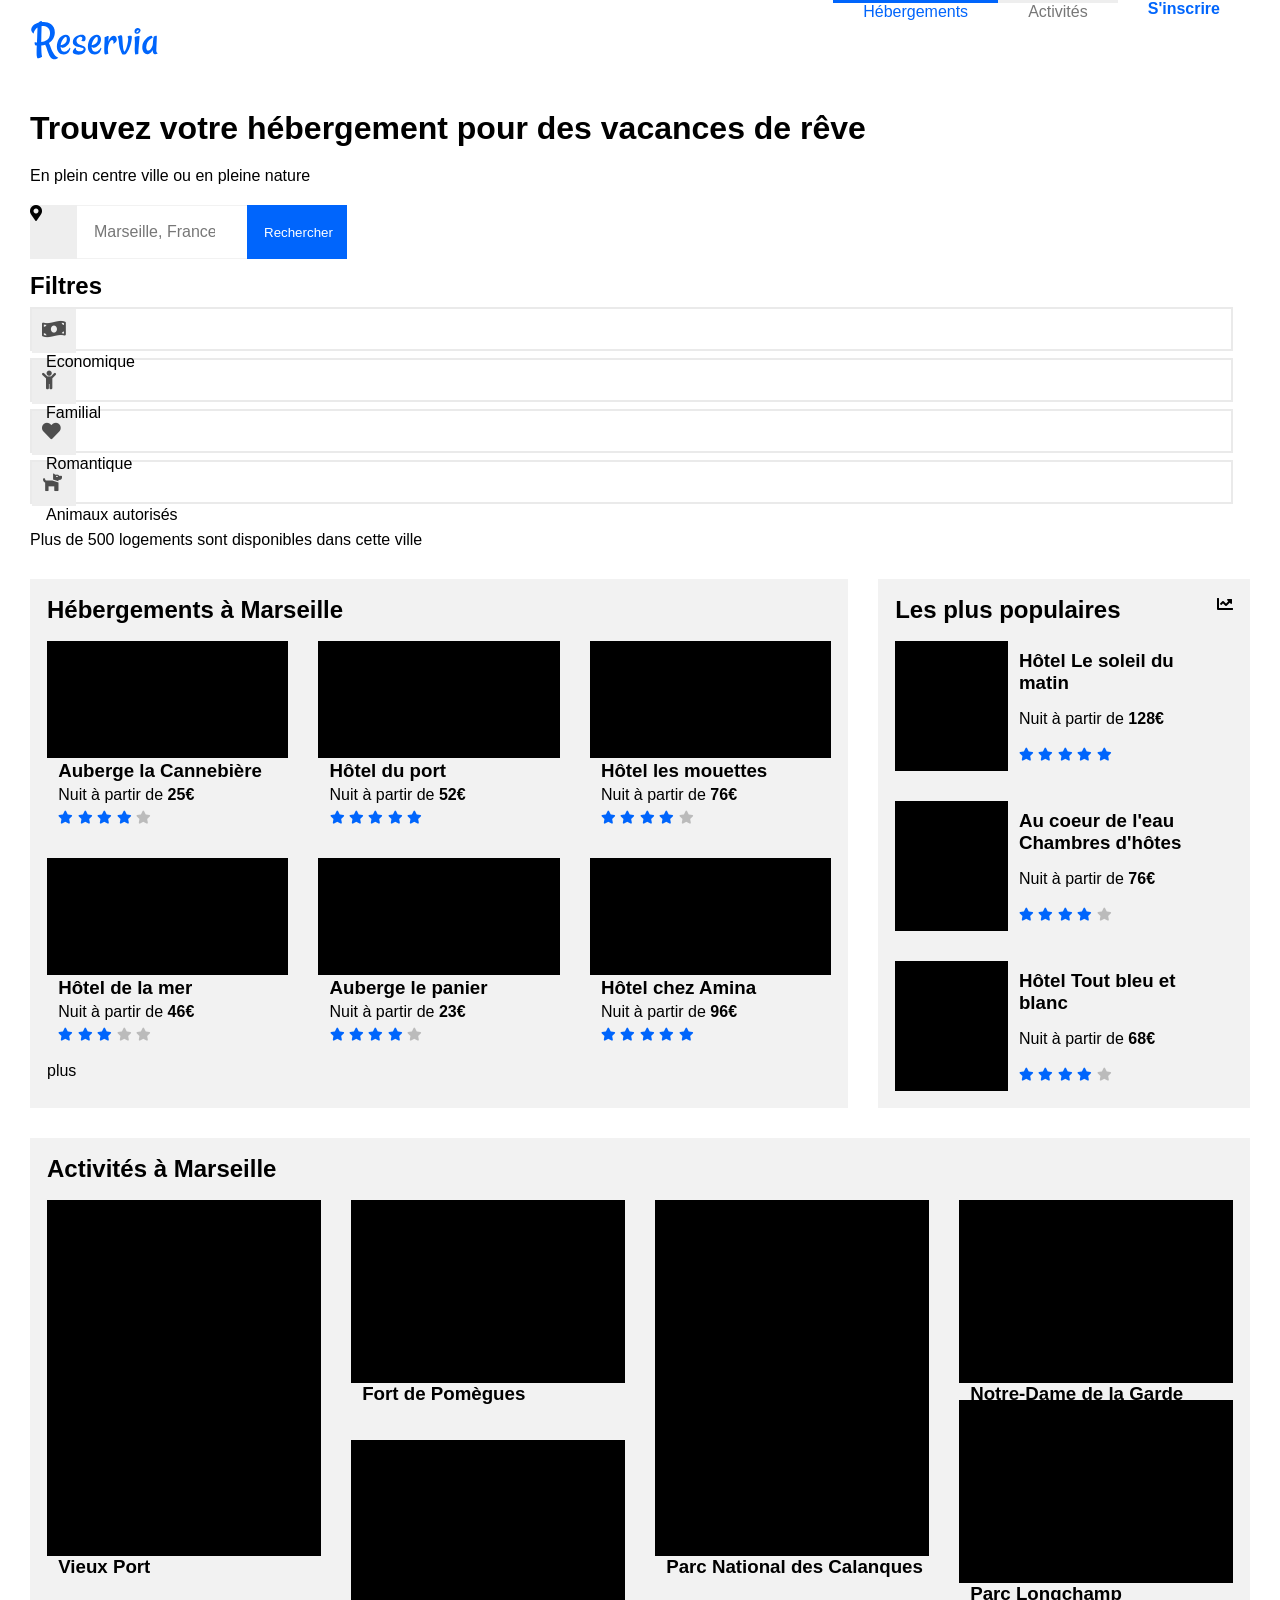
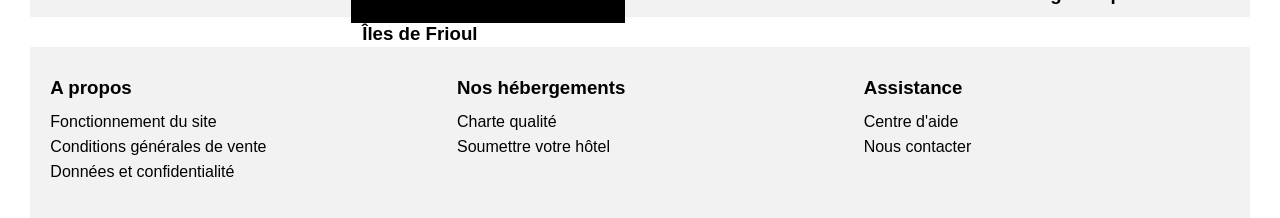
==== reservia.html @ d6c85595 "add css content v1" ====
<!DOCTYPE html>
<html lang="FR">
    <head>
        <meta charset="utf-8" />
        <meta name="viewport" content="width=device-width, initial-scale=1" />
        <link rel="stylesheet" href="assets/css/all.css" />
        <link rel="stylesheet" href="assets/css/main.css" />
        <title>Reservia_marcillyl</title>
    </head>

    <body>
        <div class="page grid">

            <nav class="grid">
                <div class="logo">
                    <img src="images/logo/Reservia.svg" alt="Logo Reservia">
                </div>
                <div class="navLink centered">
                    <a href="#"><strong>S'inscrire</strong></a>
                </div>
                <div class="navLink centered">
                    <a href="#main">Hébergements</a>
                </div>
                <div class="navLink centered">
                    <a href="#activities" class="unactive">Activités</a>
                </div>
            </nav>

            <header class="grid">
                <h1>Trouvez votre hébergement pour des vacances de rêve</h1>
                <p>En plein centre ville ou en pleine nature</p>
                <div id="search" class="grid">
                    <div class="centered"><i class="fas fa-map-marker-alt"></i></div>
                    <input type="search" name="search" id="searchField" placeholder="Marseille, France">
                    <button><span class="btnText">Rechercher</span><span class="btnIcon centered"><i class="fas fa-search"></i></span></button>
                </div>
                <div id="filters" class="centered">
                    <h2>Filtres</h2>
                    <div class="filter centered">
                        <div class="filterIcon centered"><i class="fas fa-money-bill-wave"></i></div>
                        <p>Economique</p>
                    </div>
                    <div class="filter centered">
                        <div class="filterIcon centered"><i class="fas fa-child"></i></div>
                        <p>Familial</p>
                    </div>
                    <div class="filter centered">
                        <div class="filterIcon centered"><i class="fas fa-heart"></i></div>
                        <p>Romantique</p>
                    </div>
                    <div class="filter centered">
                        <div class="filterIcon centered"><i class="fas fa-dog"></i></div>
                        <p>Animaux autorisés</p>
                    </div>
                </div>
                <div>
                    <p>Plus de 500 logements sont disponibles dans cette ville</p>
                </div>
            </header>

            <main id="main" class="grid">
                <section id="results" class="grid">
                    <h2>Hébergements à Marseille</h2>
                    <div class="mosaic grid">
                        <article class="resultCard grid">
                            <img src="images/Untitled.png" alt="Photo Auberge la Cannebière">
                            <div class="info">
                                <h3>Auberge la Cannebière</h3>
                                <p>Nuit à partir de <strong>25€</strong></p>
                                <div class="rating">
                                    <i class="fas fa-star"></i>
                                    <i class="fas fa-star"></i>
                                    <i class="fas fa-star"></i>
                                    <i class="fas fa-star"></i>
                                    <i class="fas fa-star off"></i>
                                </div>
                            </div>
                        </article>
                        <article class="resultCard grid">
                            <img src="images/Untitled.png" alt="Photo Hôtel du port">
                            <div class="info">
                                <h3>Hôtel du port</h3>
                                <p>Nuit à partir de <strong>52€</strong></p>
                                <div class="rating">
                                    <i class="fas fa-star"></i>
                                    <i class="fas fa-star"></i>
                                    <i class="fas fa-star"></i>
                                    <i class="fas fa-star"></i>
                                    <i class="fas fa-star"></i>
                                </div>
                            </div>
                        </article>
                        <article class="resultCard grid">
                            <img src="images/Untitled.png" alt="Photo Hôtel les mouettes">
                            <div class="info">
                                <h3>Hôtel les mouettes</h3>
                                <p>Nuit à partir de <strong>76€</strong></p>
                                <div class="rating">
                                    <i class="fas fa-star"></i>
                                    <i class="fas fa-star"></i>
                                    <i class="fas fa-star"></i>
                                    <i class="fas fa-star"></i>
                                    <i class="fas fa-star off"></i>
                                </div>
                            </div>
                        </article>
                        <article class="resultCard grid">
                            <img src="images/Untitled.png" alt="Photo Hôtel de la mer">
                            <div class="info">
                                <h3>Hôtel de la mer</h3>
                                <p>Nuit à partir de <strong>46€</strong></p>
                                <div class="rating">
                                    <i class="fas fa-star"></i>
                                    <i class="fas fa-star"></i>
                                    <i class="fas fa-star"></i>
                                    <i class="fas fa-star off"></i>
                                    <i class="fas fa-star off"></i>
                                </div>
                            </div>
                        </article>
                        <article class="resultCard grid">
                            <img src="images/Untitled.png" alt="Photo Auberge le panier">
                            <div class="info">
                                <h3>Auberge le panier</h3>
                                <p>Nuit à partir de <strong>23€</strong></p>
                                <div class="rating">
                                    <i class="fas fa-star"></i>
                                    <i class="fas fa-star"></i>
                                    <i class="fas fa-star"></i>
                                    <i class="fas fa-star"></i>
                                    <i class="fas fa-star off"></i>
                                </div>
                            </div>
                        </article>
                        <article class="resultCard grid">
                            <img src="images/Untitled.png" alt="Photo Hôtel chez Amina">
                            <div class="info">
                                <h3>Hôtel chez Amina</h3>
                                <p>Nuit à partir de <strong>96€</strong></p>
                                <div class="rating">
                                    <i class="fas fa-star"></i>
                                    <i class="fas fa-star"></i>
                                    <i class="fas fa-star"></i>
                                    <i class="fas fa-star"></i>
                                    <i class="fas fa-star"></i>
                                </div>
                            </div>
                        </article>
                    </div>
                    <a href="#">plus</a>
                </section>
                <section id="popular" class="grid">
                    <div class="text">
                        <h2>Les plus populaires</h2>
                        <i class="fas fa-chart-line"></i>
                    </div>
                    <div class="mosaic grid">
                        <article class="popularCard grid">
                            <img src="images/Untitled.png" alt="Photo Hôtel Le soleil du matin">
                            <div class="info">
                                <h3>Hôtel Le soleil du matin</h3>
                                <p>Nuit à partir de <strong>128€</strong></p>
                                <div class="rating">
                                    <i class="fas fa-star"></i>
                                    <i class="fas fa-star"></i>
                                    <i class="fas fa-star"></i>
                                    <i class="fas fa-star"></i>
                                    <i class="fas fa-star"></i>
                                </div>
                            </div>
                        </article>
                        <article class="popularCard grid">
                            <img src="images/Untitled.png" alt="Photo Au coeur de l'eau Chambres d'hôtes">
                            <div class="info">
                                <h3>Au coeur de l'eau Chambres d'hôtes</h3>
                                <p>Nuit à partir de <strong>76€</strong></p>
                                <div class="rating">
                                    <i class="fas fa-star"></i>
                                    <i class="fas fa-star"></i>
                                    <i class="fas fa-star"></i>
                                    <i class="fas fa-star"></i>
                                    <i class="fas fa-star off"></i>
                                </div>
                            </div>
                        </article>
                        <article class="popularCard grid">
                            <img src="images/Untitled.png" alt="Photo Hôtel Tout bleu et blanc">
                            <div class="info">
                                <h3>Hôtel Tout bleu et blanc</h3>
                                <p>Nuit à partir de <strong>68€</strong></p>
                                <div class="rating">
                                    <i class="fas fa-star"></i>
                                    <i class="fas fa-star"></i>
                                    <i class="fas fa-star"></i>
                                    <i class="fas fa-star"></i>
                                    <i class="fas fa-star off"></i>
                                </div>
                            </div>
                        </article>
                    </div>
                </section>
            </main>

            <section id="activities" class="grid">
                <h2>Activités à Marseille</h2>
                <div class="mosaic grid">
                    <article class="activityCard grid">
                        <img src="images/Untitled.png" alt="Photo Vieux Port">
                        <h3>Vieux Port</h3>
                    </article>
                    <article class="activityCard grid">
                        <img src="images/Untitled.png" alt="Photo Fort de Pomègues">
                        <h3>Fort de Pomègues</h3>
                    </article>
                    <article class="activityCard grid">
                        <img src="images/Untitled.png" alt="Photo Îles de Frioul">
                        <h3>Îles de Frioul</h3>
                    </article>
                    <article class="activityCard grid">
                        <img src="images/Untitled.png" alt="Photo Parc National des Calanques">
                        <h3>Parc National des Calanques</h3>
                    </article>
                    <article class="activityCard grid">
                        <img src="images/Untitled.png" alt="Photo Notre-Dame de la Garde">
                        <h3>Notre-Dame de la Garde</h3>
                    </article>
                    <article class="activityCard grid">
                        <img src="images/Untitled.png" alt="Photo Parc Longchamp">
                        <h3>Parc Longchamp</h3>
                    </article>
                </div>
            </section>

            <footer class="grid">
                <article>
                    <h3>A propos</h3>
                    <ul>
                        <li><a href="#">Fonctionnement du site</a></li>
                        <li><a href="#">Conditions générales de vente</a></li>
                        <li><a href="#">Données et confidentialité</a></li>
                    </ul>
                </article>
                <article>
                    <h3>Nos hébergements</h3>
                    <ul>
                        <li><a href="#">Charte qualité</a></li>
                        <li><a href="#">Soumettre votre hôtel</a></li>
                    </ul>
                </article>
                <article>
                    <h3>Assistance</h3>
                    <ul>
                        <li><a href="#">Centre d'aide</a></li>
                        <li><a href="#">Nous contacter</a></li>
                    </ul>
                </article>
            </footer>

        </div>
    </body>
</html>
---- assets/css/main.css ----
@-ms-viewport {
    width: device-width;
}

html, body {
    box-sizing: border-box;
    max-width: 100%;
    scroll-behavior: smooth;
}

*, *::before, *::after {
    box-sizing: inherit;
    margin: 0;
}

@media screen and (max-width: 480px) {
    html, body {
        min-width: 320px;
    }
}

/* fonts */

@font-face {
    font-family: 'Roboto';
    src: url('../webfonts/Roboto/Roboto-Regular.ttf') format('truetype');
    font-weight: 400;
}
@font-face {
    font-family: 'Roboto';
    src: url('../webfonts/Roboto/Roboto-Medium.ttf') format('truetype');
    font-weight: 500;
}
@font-face {
    font-family: 'Roboto';
    src: url('../webfonts/Roboto/Roboto-Bold.ttf') format('truetype');
    font-weight: 700;
}

/* global */

body, input {
    font-family: 'Roboto', Arial, Helvetica, sans-serif;
    font-size: 100%;
}
img {
    object-fit: cover;
    width: 100%;
    height: 100%;
}
a {
    cursor: pointer;
    text-decoration: none;
    color: #000000;
}
h1, h2, h3, h4, h5, h6, p {
    cursor: default;
}
.page {
    max-width: 1370px;
    margin: auto;
    gap: 30px;
    padding: 0 30px;
}
.center {
    display: flex;
    justify-content: center;
    align-items: center;
}
#results, #popular, #activities {
    grid-template-columns: 1fr;
    gap: 17px;
    padding: 17px;
    align-content: flex-start;
    background-color: #f2f2f2;
}
.mosaic {
    grid-template-columns: repeat(3, 3fr);
    justify-content: space-between;
    gap: 30px;
}
.grid {
    display: grid;
}

/* ---- nav ---- */

nav {
    grid-template-columns: 1fr 1fr max-content;
    grid-auto-flow: dense;
}
.navLink {
    padding: 0 30px;
}
    nav > :nth-child(2) {
        grid-column: 7;
    }
    nav > :nth-child(3) {
        grid-column: 5;
        border-top: solid 3px #0065fc;
    }
    nav > :nth-child(4) {
        grid-column: 6;
        border-top: solid 3px #eeeeee;
    }
.logo {
    padding: 10px 0;
    display: flex;
    align-items: center;
}
    .logo img {
        width: 130px;
    }
nav a {
    color: #0065fc;
}
    .unactive {
        color: #777777;
    }

/* ---- header ---- */

header {
    grid-template-columns: 1fr;
    gap: 20px;
}

    /* -- search -- */

    #search {
        grid-template-columns: 47px 170px 100px;
        height: 47px;
    }
        #search > div {
            background-color: #eeeeee;
            /*
            border-top-left-radius: 11px;
            border-bottom-left-radius: 11px;
            */
        }
    input {
        border: solid 1.5px #f2f2f2;
        border-left: none;
        border-right: none;
        height: 100%;
        padding: 17px;
    }
        ::placeholder {
            color: #777777;
        }
    button {
        border: none;
        height: 100%;
        padding: 0 17px;
        background-color: #0065fc;
        color: #ffffff;
        /*
        border-top-right-radius: 14px;
        border-bottom-right-radius: 14px;
        */
    }
        .btnIcon {
            display: none;
            font-size: 17px;
        }

    /* -- filters --*/

    #filters {
        justify-content: unset;
        flex-wrap: wrap;
    }
        #filters h2 {
            margin-right: 17px;
        }
        #filters p {
            font-weight: 500;
            margin: 0 14px;
            transition: color 0.1s ease-in-out;
        }
        .filter:hover p {
            color: #0065fc;
        }
    .filter {
        border: solid 2px #eaeaea;
        height: 44px;
        /*
        border-radius: 30px;
        */
        margin-right: 17px;
        margin: 7px 17px 7px 0;
        cursor: pointer;
        transition: background-color 0.1s ease-in-out;
    }
        .filter:hover {
            background-color: #deebff;
        }
    .filterIcon {
        color: #0065fc;
        background: #deebff;
        font-size: 1.17em;
        padding: 10px;
        height: 44px;
        width: 44px;
        /*
        border-radius: 100%;
        */
        transition: background-color 0.1s ease-in-out, color 0.1s ease-in-out;
    }
        .filterIcon {
            background-color: #eeeeee;
            color: #4e4e4e;
        }

/* ---- main ---- */

#main {
    grid-template-columns: 2.2fr 1fr;
    gap: 30px;
}
.info {
    display: flex;
    flex-direction: column;
    justify-content: space-around;
    padding: 0 0.7rem;
}
.fa-star {
    font-size: 13px;
    color: #0065fc;
}
    .off {
        color: #bbbbbb;
    }

        /* -- results -- */

        #results img {
            max-height: 117px;
        }
        .resultCard {
            grid-template-columns: 1fr;
            grid-template-rows: 117px auto;
            height: 100%;
        }
            .resultCard .info {
                height: 70px;
            }

        /* -- popular -- */

        .text {
            display: flex;
            justify-content: space-between;
        }
        #popular .mosaic {
            grid-template-columns: 1fr;
        }
        .popularCard {
            grid-template-columns: 1fr 2fr;
            grid-template-rows: 130px;
            height: 100%;
        }

/* ---- activities ---- */

#activities .mosaic {
    grid-template-columns: repeat(4, 4fr);
    grid-template-rows: repeat(10, 40px);
    row-gap: 0;
}
    #activities .mosaic > :nth-child(1) {
        grid-column: 1; grid-row: 1 / span 10;
    }
    #activities .mosaic > :nth-child(2) {
        grid-column: 2; grid-row: 1 / span 5;
    }
    #activities .mosaic > :nth-child(3) {
        grid-column: 2; grid-row: 7 / span 4;
    }
    #activities .mosaic > :nth-child(4) {
        grid-column: 3; grid-row: 1 / span 10;
    }
    #activities .mosaic > :nth-child(5) {
        grid-column: 4; grid-row: 1 / span 4;
    }
    #activities .mosaic > :nth-child(6) {
        grid-column: 4; grid-row: 6 / span 5;
    }
.activityCard {
    grid-template-rows: auto 44px;
    /*
    align-items: center;
    */
    padding: 0;
}
    .activityCard h3 {
        margin-left: 0.7rem;
    }

/* ---- footer ---- */

footer {
    background-color: #f2f2f2;
    display: grid;
    grid-template-columns: repeat(3, 30%);
    justify-content: space-around;
    padding: 30px 0;
}
ul {
    list-style-type: none;
    padding: 14px 0 0 0;
}
li {
    padding: 0 0 7px 0;
}

/* ---- responsive ---- */

@media screen and (max-width: 1170px) {
    #main {
        grid-template-columns: 1fr;
    }
    #popular {
        grid-row: 1;
    }
        #popular .mosaic {
            grid-template-columns: repeat(3, 3fr);
        }
}

@media screen and (max-width: 940px) {
    #results .mosaic, #activities .mosaic {
        grid-template-columns: repeat(2, 2fr);
    }
    #popular .mosaic {
        grid-template-columns: 1fr;
    }
    #activities .mosaic {
        grid-template-rows: unset;
        gap: 40px;
    }
        #activities .mosaic > :nth-child(n) {
            grid-column: unset;
            grid-row: unset;
        }
}
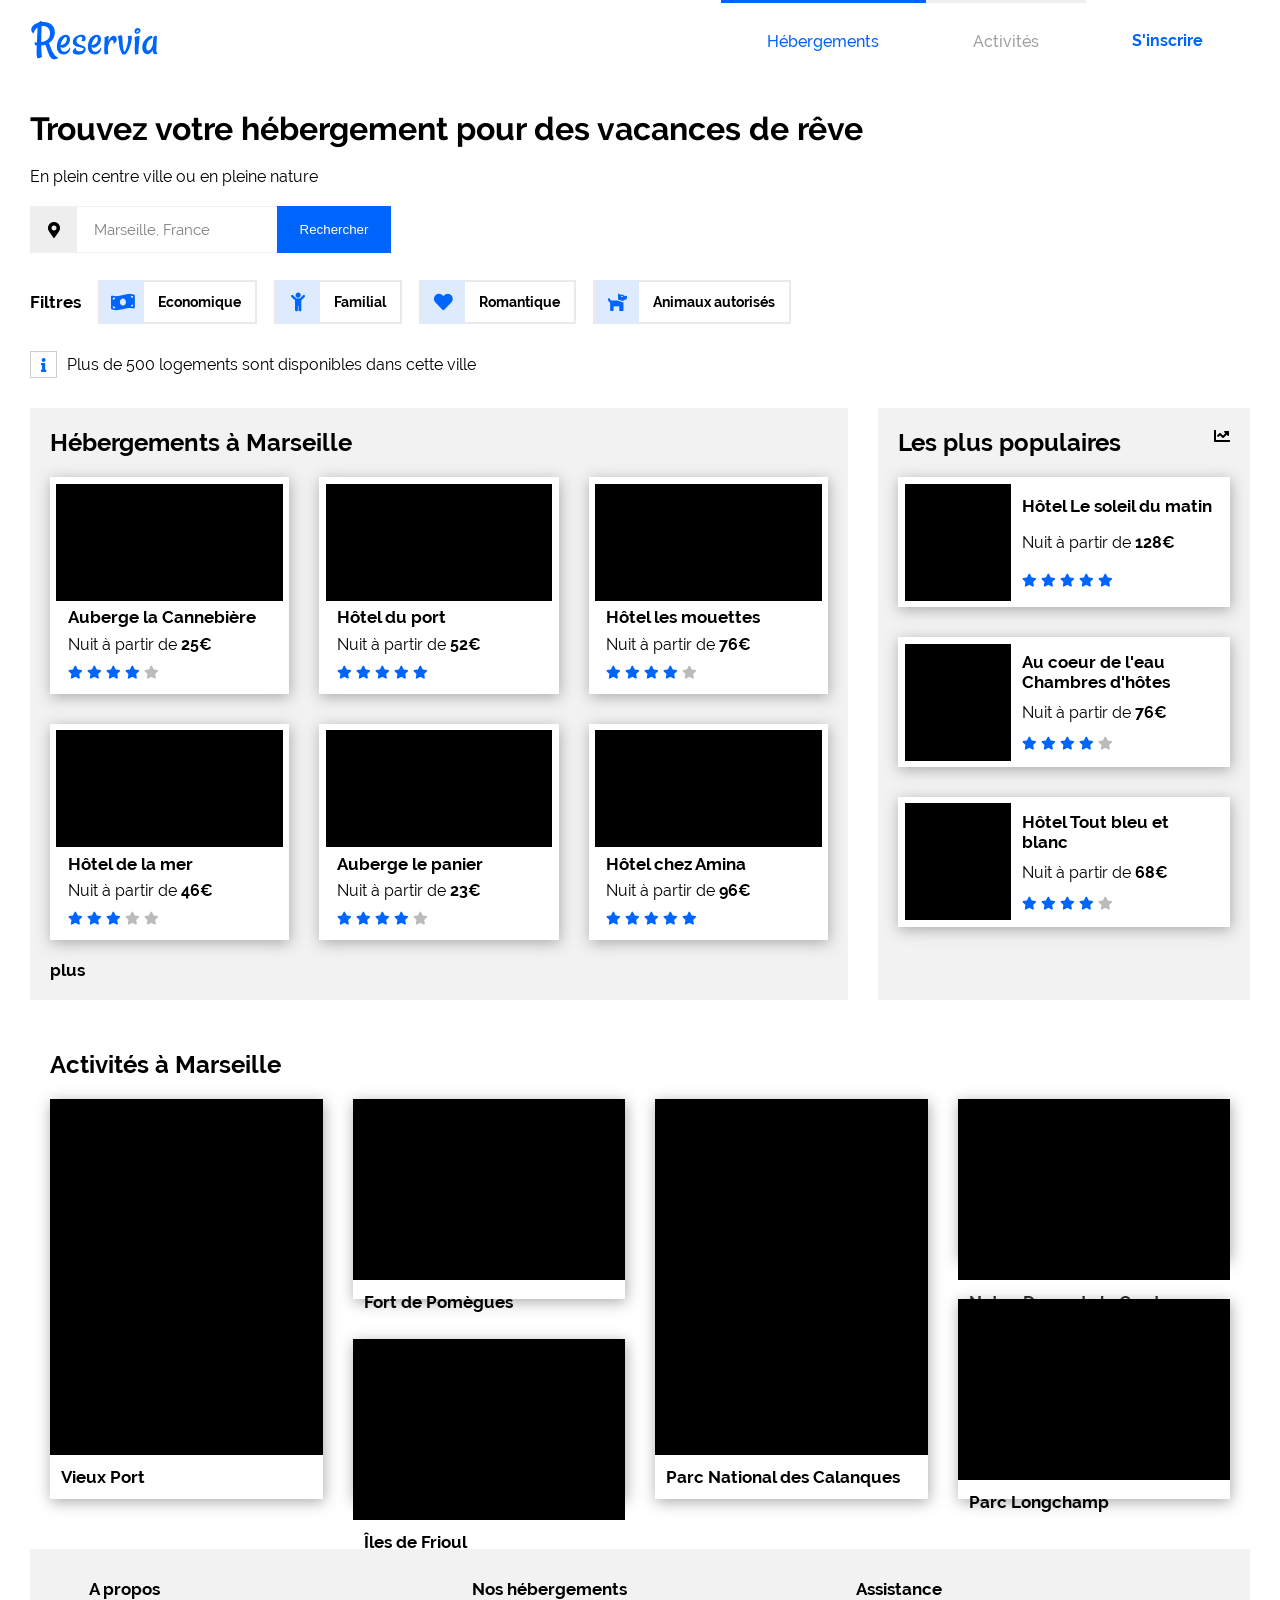
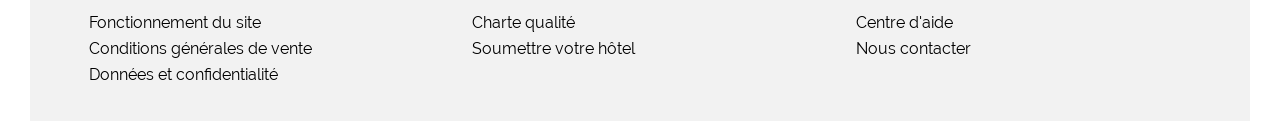
==== commit a2b4504e: "update add responsive and fixes" ====
--- a/reservia.html
+++ b/reservia.html
@@ -7,9 +7,9 @@
         <link rel="stylesheet" href="assets/css/main.css" />
         <title>Reservia_marcillyl</title>
     </head>
-
+    
     <body>
-        <div class="page grid">
+        <div id="page" class="grid">
 
             <nav class="grid">
                 <div class="logo">
@@ -35,7 +35,7 @@
                     <button><span class="btnText">Rechercher</span><span class="btnIcon centered"><i class="fas fa-search"></i></span></button>
                 </div>
                 <div id="filters" class="centered">
-                    <h2>Filtres</h2>
+                    <h3>Filtres</h3>
                     <div class="filter centered">
                         <div class="filterIcon centered"><i class="fas fa-money-bill-wave"></i></div>
                         <p>Economique</p>
@@ -53,7 +53,8 @@
                         <p>Animaux autorisés</p>
                     </div>
                 </div>
-                <div>
+                <div class="count">
+                    <i class="fas fa-info centered"></i>
                     <p>Plus de 500 logements sont disponibles dans cette ville</p>
                 </div>
             </header>
@@ -147,7 +148,7 @@
                             </div>
                         </article>
                     </div>
-                    <a href="#">plus</a>
+                    <a href="#"><h3>plus</h3></a>
                 </section>
                 <section id="popular" class="grid">
                     <div class="text">
--- a/assets/css/main.css
+++ b/assets/css/main.css
@@ -22,25 +22,25 @@
 /* fonts */
 
 @font-face {
-    font-family: 'Roboto';
-    src: url('../webfonts/Roboto/Roboto-Regular.ttf') format('truetype');
+    font-family: 'Raleway';
+    src: url('../webfonts/Raleway/Raleway-Regular.ttf') format('truetype');
     font-weight: 400;
 }
 @font-face {
-    font-family: 'Roboto';
-    src: url('../webfonts/Roboto/Roboto-Medium.ttf') format('truetype');
+    font-family: 'Raleway';
+    src: url('../webfonts/Raleway/Raleway-Medium.ttf') format('truetype');
     font-weight: 500;
 }
 @font-face {
-    font-family: 'Roboto';
-    src: url('../webfonts/Roboto/Roboto-Bold.ttf') format('truetype');
+    font-family: 'Raleway';
+    src: url('../webfonts/Raleway/Raleway-Bold.ttf') format('truetype');
     font-weight: 700;
 }
 
 /* global */
 
 body, input {
-    font-family: 'Roboto', Arial, Helvetica, sans-serif;
+    font-family: 'Raleway', Arial, Helvetica, sans-serif;
     font-size: 100%;
 }
 img {
@@ -53,27 +53,33 @@
     text-decoration: none;
     color: #000000;
 }
-h1, h2, h3, h4, h5, h6, p {
-    cursor: default;
-}
-.page {
+h3 {
+    font-size: 1.07em;
+}
+#page {
     max-width: 1370px;
     margin: auto;
     gap: 30px;
     padding: 0 30px;
 }
-.center {
+.centered {
     display: flex;
     justify-content: center;
     align-items: center;
 }
 #results, #popular, #activities {
     grid-template-columns: 1fr;
-    gap: 17px;
-    padding: 17px;
+    padding: 20px;
+    gap: 20px;
     align-content: flex-start;
     background-color: #f2f2f2;
 }
+    .resultCard, .popularCard, .activityCard {
+        background-color: #ffffff;
+        padding: 0.4rem;
+        box-shadow: 1px 3px 14px #aaaaaa;
+        height: 100%;
+    }
 .mosaic {
     grid-template-columns: repeat(3, 3fr);
     justify-content: space-between;
@@ -86,23 +92,12 @@
 /* ---- nav ---- */
 
 nav {
-    grid-template-columns: 1fr 1fr max-content;
+    grid-template-columns: auto;
     grid-auto-flow: dense;
 }
-.navLink {
-    padding: 0 30px;
-}
-    nav > :nth-child(2) {
-        grid-column: 7;
-    }
-    nav > :nth-child(3) {
-        grid-column: 5;
-        border-top: solid 3px #0065fc;
-    }
-    nav > :nth-child(4) {
-        grid-column: 6;
-        border-top: solid 3px #eeeeee;
-    }
+    nav > :nth-child(2) { grid-column: 9; }
+    nav > :nth-child(3) { grid-column: 7; border-top: solid 3px #0065fc; }
+    nav > :nth-child(4) { grid-column: 8; border-top: solid 3px #eeeeee; }
 .logo {
     padding: 10px 0;
     display: flex;
@@ -113,9 +108,10 @@
     }
 nav a {
     color: #0065fc;
+    font-weight: 500;
 }
     .unactive {
-        color: #777777;
+        color: #a0a0a0;
     }
 
 /* ---- header ---- */
@@ -128,7 +124,7 @@
     /* -- search -- */
 
     #search {
-        grid-template-columns: 47px 170px 100px;
+        grid-template-columns: 47px 200px 114px;
         height: 47px;
     }
         #search > div {
@@ -143,15 +139,16 @@
         border-left: none;
         border-right: none;
         height: 100%;
-        padding: 17px;
+        padding-left: 17px;
     }
         ::placeholder {
-            color: #777777;
+            opacity: 1;
+            color: grey;
+            font-size: 15px;
         }
     button {
         border: none;
         height: 100%;
-        padding: 0 17px;
         background-color: #0065fc;
         color: #ffffff;
         /*
@@ -170,11 +167,12 @@
         justify-content: unset;
         flex-wrap: wrap;
     }
-        #filters h2 {
+        #filters h3 {
             margin-right: 17px;
         }
         #filters p {
-            font-weight: 500;
+            font-size: 14px;
+            font-weight: 600;
             margin: 0 14px;
             transition: color 0.1s ease-in-out;
         }
@@ -207,10 +205,26 @@
         */
         transition: background-color 0.1s ease-in-out, color 0.1s ease-in-out;
     }
-        .filterIcon {
+        .filter:hover > .filterIcon {
             background-color: #eeeeee;
             color: #4e4e4e;
         }
+
+.count {
+    display: flex;
+    align-items: center;
+}
+.fa-info {
+    color: #0065fc;
+    border: solid 1.5px #cccccc;
+    /*
+    border-radius: 100%;
+    */
+    font-size: 14px;
+    margin-right: 10px;
+    width: 1.7rem;
+    height: 1.7rem;
+}
 
 /* ---- main ---- */
 
@@ -222,7 +236,7 @@
     display: flex;
     flex-direction: column;
     justify-content: space-around;
-    padding: 0 0.7rem;
+    padding: 0.17em 0.7rem;
 }
 .fa-star {
     font-size: 13px;
@@ -233,18 +247,12 @@
     }
 
         /* -- results -- */
-
-        #results img {
-            max-height: 117px;
-        }
+        
         .resultCard {
             grid-template-columns: 1fr;
-            grid-template-rows: 117px auto;
+            grid-template-rows: 117px 5.4em;
             height: 100%;
         }
-            .resultCard .info {
-                height: 70px;
-            }
 
         /* -- popular -- */
 
@@ -257,44 +265,34 @@
         }
         .popularCard {
             grid-template-columns: 1fr 2fr;
-            grid-template-rows: 130px;
+            grid-template-rows: 117px;
             height: 100%;
         }
 
 /* ---- activities ---- */
 
+#activities {
+    background-color: transparent;
+}
 #activities .mosaic {
     grid-template-columns: repeat(4, 4fr);
-    grid-template-rows: repeat(10, 40px);
+    grid-auto-rows: 40px;
     row-gap: 0;
 }
-    #activities .mosaic > :nth-child(1) {
-        grid-column: 1; grid-row: 1 / span 10;
-    }
-    #activities .mosaic > :nth-child(2) {
-        grid-column: 2; grid-row: 1 / span 5;
-    }
-    #activities .mosaic > :nth-child(3) {
-        grid-column: 2; grid-row: 7 / span 4;
-    }
-    #activities .mosaic > :nth-child(4) {
-        grid-column: 3; grid-row: 1 / span 10;
-    }
-    #activities .mosaic > :nth-child(5) {
-        grid-column: 4; grid-row: 1 / span 4;
-    }
-    #activities .mosaic > :nth-child(6) {
-        grid-column: 4; grid-row: 6 / span 5;
-    }
+    #activities .mosaic > :nth-child(1) { grid-column: 1; grid-row: 1 / span 10; }
+    #activities .mosaic > :nth-child(2) { grid-column: 2; grid-row: 1 / span 5; }
+    #activities .mosaic > :nth-child(3) { grid-column: 2; grid-row: 7 / span 4; }
+    #activities .mosaic > :nth-child(4) { grid-column: 3; grid-row: 1 / span 10; }
+    #activities .mosaic > :nth-child(5) { grid-column: 4; grid-row: 1 / span 4; }
+    #activities .mosaic > :nth-child(6) { grid-column: 4; grid-row: 6 / span 5; }
+    
 .activityCard {
     grid-template-rows: auto 44px;
-    /*
     align-items: center;
-    */
     padding: 0;
 }
     .activityCard h3 {
-        margin-left: 0.7rem;
+        margin: 0 0.7rem;
     }
 
 /* ---- footer ---- */
@@ -304,7 +302,7 @@
     display: grid;
     grid-template-columns: repeat(3, 30%);
     justify-content: space-around;
-    padding: 30px 0;
+    padding: 30px 30px 30px 40px;
 }
 ul {
     list-style-type: none;
@@ -327,8 +325,11 @@
             grid-template-columns: repeat(3, 3fr);
         }
 }
-
 @media screen and (max-width: 940px) {
+    nav > :nth-child(2) { grid-column: 4; }
+    nav > :nth-child(3) { grid-column: 2; }
+    nav > :nth-child(4) { grid-column: 3; }
+    
     #results .mosaic, #activities .mosaic {
         grid-template-columns: repeat(2, 2fr);
     }
@@ -336,11 +337,84 @@
         grid-template-columns: 1fr;
     }
     #activities .mosaic {
-        grid-template-rows: unset;
         gap: 40px;
     }
         #activities .mosaic > :nth-child(n) {
             grid-column: unset;
-            grid-row: unset;
-        }
-}
+            grid-row: span 3;
+        }
+}
+@media screen and (max-width: 570px) {
+    #page {
+        gap: 20px;
+        padding: 0 20px;
+    }
+
+    /* -- nav -- */
+
+    nav {
+        grid-template-columns: repeat(2, 2fr);
+        grid-template-rows: repeat(2, 2fr);
+    }
+        nav > :nth-child(2), nav > :nth-child(3), nav > :nth-child(4) {
+            grid-column: unset;
+            padding: 0 30px;
+            border-top: none;
+        }
+            nav > :nth-child(3) {
+                border-bottom: solid 3px #0065fc;
+            }
+            nav > :nth-child(4) {
+                border-bottom: solid 3px #eeeeee;
+            }
+    .logo {
+        padding-top: 0;
+        justify-content: center;
+    }
+
+    /* -- header -- */
+
+    #search {
+        grid-template-columns: 47px auto 4.4rem;
+        height: 47px;
+    }
+        input {
+            font-size: 13px;
+        }
+        .btnText {
+            display: none;
+        }
+        .btnIcon {
+            display: initial;
+        }
+
+    /* -- main --*/
+
+    #results {
+        background-color: transparent;
+    }
+        #results .mosaic, #activities .mosaic {
+            grid-template-columns: 1fr;
+        }
+        
+    /* -- footer --*/
+
+    footer {
+        grid-template-columns: 1fr;
+        padding: 20px;
+        row-gap: 20px;
+    }
+}
+@media screen and (max-width: 440px) {
+    #page {
+        gap: 20px;
+        padding: 0;
+    }
+    header, #results, #popular, #activities {
+        padding: 20px 10px;
+    }
+    #search {
+        grid-template-columns: 44px auto 3.4rem;
+        height: 44px;
+    }
+}
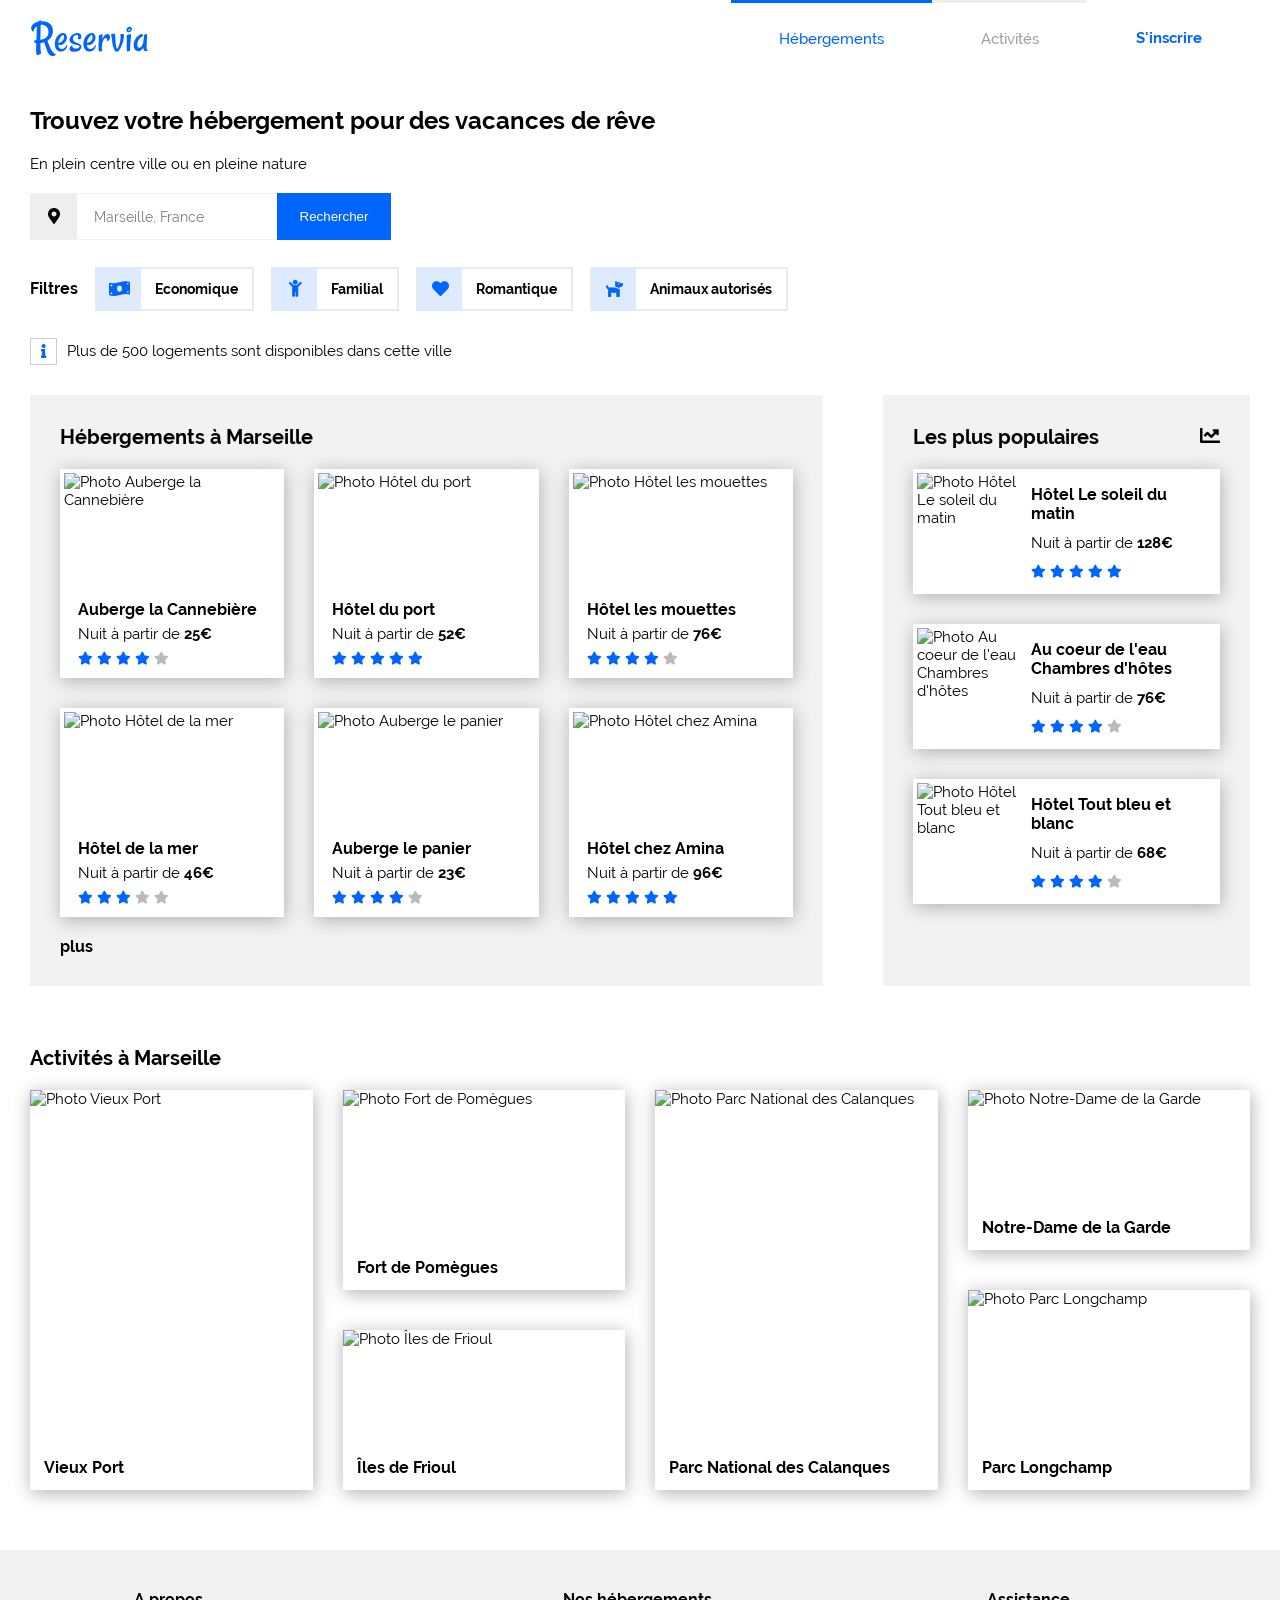
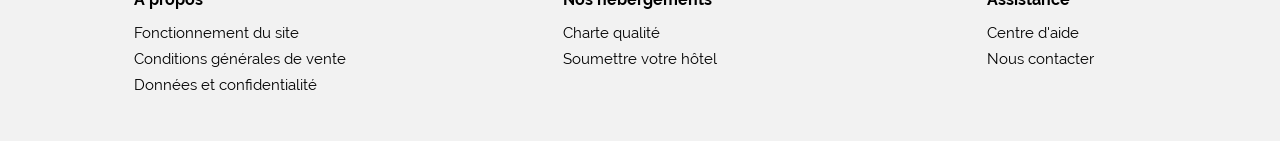
==== commit a4594849: "update img and improv" ====
--- a/reservia.html
+++ b/reservia.html
@@ -3,25 +3,27 @@
     <head>
         <meta charset="utf-8" />
         <meta name="viewport" content="width=device-width, initial-scale=1" />
+        <meta name="author" content="Luc Marcilly" />
+        <meta name="description" content="Page web développée dans le cadre du projet 2 de la formation Développeur Web d'Openclassrooms" />
         <link rel="stylesheet" href="assets/css/all.css" />
         <link rel="stylesheet" href="assets/css/main.css" />
-        <title>Reservia_marcillyl</title>
+        <title>Reservia</title>
     </head>
     
     <body>
         <div id="page" class="grid">
-
+            
             <nav class="grid">
-                <div class="logo">
+                <div class="logo flex">
                     <img src="images/logo/Reservia.svg" alt="Logo Reservia">
                 </div>
-                <div class="navLink centered">
+                <div class="navLink flex">
                     <a href="#"><strong>S'inscrire</strong></a>
                 </div>
-                <div class="navLink centered">
+                <div class="navLink flex">
                     <a href="#main">Hébergements</a>
                 </div>
-                <div class="navLink centered">
+                <div class="navLink flex">
                     <a href="#activities" class="unactive">Activités</a>
                 </div>
             </nav>
@@ -30,41 +32,42 @@
                 <h1>Trouvez votre hébergement pour des vacances de rêve</h1>
                 <p>En plein centre ville ou en pleine nature</p>
                 <div id="search" class="grid">
-                    <div class="centered"><i class="fas fa-map-marker-alt"></i></div>
+                    <div class="flex"><i class="fas fa-map-marker-alt"></i></div>
                     <input type="search" name="search" id="searchField" placeholder="Marseille, France">
-                    <button><span class="btnText">Rechercher</span><span class="btnIcon centered"><i class="fas fa-search"></i></span></button>
-                </div>
-                <div id="filters" class="centered">
+                    <button><span class="btnText">Rechercher</span><span class="btnIcon flex"><i class="fas fa-search"></i></span></button>
+                </div>
+                <div id="filters" class="flex">
                     <h3>Filtres</h3>
-                    <div class="filter centered">
-                        <div class="filterIcon centered"><i class="fas fa-money-bill-wave"></i></div>
+                    <div class="filter flex">
+                        <div class="filterIcon flex"><i class="fas fa-money-bill-wave"></i></div>
                         <p>Economique</p>
                     </div>
-                    <div class="filter centered">
-                        <div class="filterIcon centered"><i class="fas fa-child"></i></div>
+                    <div class="filter flex">
+                        <div class="filterIcon flex"><i class="fas fa-child"></i></div>
                         <p>Familial</p>
                     </div>
-                    <div class="filter centered">
-                        <div class="filterIcon centered"><i class="fas fa-heart"></i></div>
+                    <div class="filter flex">
+                        <div class="filterIcon flex"><i class="fas fa-heart"></i></div>
                         <p>Romantique</p>
                     </div>
-                    <div class="filter centered">
-                        <div class="filterIcon centered"><i class="fas fa-dog"></i></div>
+                    <div class="filter flex">
+                        <div class="filterIcon flex"><i class="fas fa-dog"></i></div>
                         <p>Animaux autorisés</p>
                     </div>
                 </div>
-                <div class="count">
-                    <i class="fas fa-info centered"></i>
+                <div class="count flex">
+                    <i class="fas fa-info flex"></i>
                     <p>Plus de 500 logements sont disponibles dans cette ville</p>
                 </div>
             </header>
 
-            <main id="main" class="grid">
+            <main class="grid">
                 <section id="results" class="grid">
                     <h2>Hébergements à Marseille</h2>
                     <div class="mosaic grid">
-                        <article class="resultCard grid">
-                            <img src="images/Untitled.png" alt="Photo Auberge la Cannebière">
+                        <a href="#">
+                        <article class="resultCard grid">
+                            <img src="images/hebergements/2_large/marcus-loke-WQJvWU_HZFo-unsplash.jpg" alt="Photo Auberge la Cannebière">
                             <div class="info">
                                 <h3>Auberge la Cannebière</h3>
                                 <p>Nuit à partir de <strong>25€</strong></p>
@@ -77,8 +80,10 @@
                                 </div>
                             </div>
                         </article>
-                        <article class="resultCard grid">
-                            <img src="images/Untitled.png" alt="Photo Hôtel du port">
+                        </a>
+                        <a href="#">
+                        <article class="resultCard grid">
+                            <img src="images/hebergements/2_large/fred-kleber-gTbaxaVLvsg-unsplash.jpg" alt="Photo Hôtel du port">
                             <div class="info">
                                 <h3>Hôtel du port</h3>
                                 <p>Nuit à partir de <strong>52€</strong></p>
@@ -91,8 +96,10 @@
                                 </div>
                             </div>
                         </article>
-                        <article class="resultCard grid">
-                            <img src="images/Untitled.png" alt="Photo Hôtel les mouettes">
+                        </a>
+                        <a href="#">
+                        <article class="resultCard grid">
+                            <img src="images/hebergements/2_large/reisetopia-B8WIgxA_PFU-unsplash.jpg" alt="Photo Hôtel les mouettes">
                             <div class="info">
                                 <h3>Hôtel les mouettes</h3>
                                 <p>Nuit à partir de <strong>76€</strong></p>
@@ -105,8 +112,10 @@
                                 </div>
                             </div>
                         </article>
-                        <article class="resultCard grid">
-                            <img src="images/Untitled.png" alt="Photo Hôtel de la mer">
+                        </a>
+                        <a href="#">
+                        <article class="resultCard grid">
+                            <img src="images/hebergements/2_large/annie-spratt-Eg1qcIitAuA-unsplash.jpg" alt="Photo Hôtel de la mer">
                             <div class="info">
                                 <h3>Hôtel de la mer</h3>
                                 <p>Nuit à partir de <strong>46€</strong></p>
@@ -119,8 +128,10 @@
                                 </div>
                             </div>
                         </article>
-                        <article class="resultCard grid">
-                            <img src="images/Untitled.png" alt="Photo Auberge le panier">
+                        </a>
+                        <a href="#">
+                        <article class="resultCard grid">
+                            <img src="images/hebergements/2_large/nicate-lee-kT-ZyaiwBe0-unsplash.jpg" alt="Photo Auberge le panier">
                             <div class="info">
                                 <h3>Auberge le panier</h3>
                                 <p>Nuit à partir de <strong>23€</strong></p>
@@ -133,8 +144,10 @@
                                 </div>
                             </div>
                         </article>
-                        <article class="resultCard grid">
-                            <img src="images/Untitled.png" alt="Photo Hôtel chez Amina">
+                        </a>
+                        <a href="#">
+                        <article class="resultCard grid">
+                            <img src="images/hebergements/2_large/febrian-zakaria-M6S1WvfW68A-unsplash.jpg" alt="Photo Hôtel chez Amina">
                             <div class="info">
                                 <h3>Hôtel chez Amina</h3>
                                 <p>Nuit à partir de <strong>96€</strong></p>
@@ -147,17 +160,19 @@
                                 </div>
                             </div>
                         </article>
+                        </a>
                     </div>
                     <a href="#"><h3>plus</h3></a>
                 </section>
                 <section id="popular" class="grid">
-                    <div class="text">
+                    <div class="text flex">
                         <h2>Les plus populaires</h2>
-                        <i class="fas fa-chart-line"></i>
+                        <a href="#"><i class="fas fa-chart-line"></i></a>
                     </div>
                     <div class="mosaic grid">
+                        <a href="#">
                         <article class="popularCard grid">
-                            <img src="images/Untitled.png" alt="Photo Hôtel Le soleil du matin">
+                            <img src="images/hebergements/2_large/emile-guillemot-Bj_rcSC5XfE-unsplash.jpg" alt="Photo Hôtel Le soleil du matin">
                             <div class="info">
                                 <h3>Hôtel Le soleil du matin</h3>
                                 <p>Nuit à partir de <strong>128€</strong></p>
@@ -170,8 +185,10 @@
                                 </div>
                             </div>
                         </article>
+                        </a>
+                        <a href="#">
                         <article class="popularCard grid">
-                            <img src="images/Untitled.png" alt="Photo Au coeur de l'eau Chambres d'hôtes">
+                            <img src="images/hebergements/2_large/aw-creative-VGs8z60yT2c-unsplash.jpg" alt="Photo Au coeur de l'eau Chambres d'hôtes">
                             <div class="info">
                                 <h3>Au coeur de l'eau Chambres d'hôtes</h3>
                                 <p>Nuit à partir de <strong>76€</strong></p>
@@ -184,8 +201,10 @@
                                 </div>
                             </div>
                         </article>
+                        </a>
+                        <a href="#">
                         <article class="popularCard grid">
-                            <img src="images/Untitled.png" alt="Photo Hôtel Tout bleu et blanc">
+                            <img src="images/hebergements/2_large/febrian-zakaria-sjvU0THccQA-unsplash.jpg" alt="Photo Hôtel Tout bleu et blanc">
                             <div class="info">
                                 <h3>Hôtel Tout bleu et blanc</h3>
                                 <p>Nuit à partir de <strong>68€</strong></p>
@@ -198,6 +217,7 @@
                                 </div>
                             </div>
                         </article>
+                        </a>
                     </div>
                 </section>
             </main>
@@ -205,30 +225,42 @@
             <section id="activities" class="grid">
                 <h2>Activités à Marseille</h2>
                 <div class="mosaic grid">
-                    <article class="activityCard grid">
-                        <img src="images/Untitled.png" alt="Photo Vieux Port">
+                    <a href="#">
+                    <article class="activityCard grid">
+                        <img src="images/activites/2_large/reno-laithienne-QUgJhdY5Fyk-unsplash.jpg" alt="Photo Vieux Port">
                         <h3>Vieux Port</h3>
                     </article>
-                    <article class="activityCard grid">
-                        <img src="images/Untitled.png" alt="Photo Fort de Pomègues">
+                    </a>
+                    <a href="#">
+                    <article class="activityCard grid">
+                        <img src="images/activites/2_large/paul-hermann-QFTrLdQIRhI-unsplash.jpg" alt="Photo Fort de Pomègues">
                         <h3>Fort de Pomègues</h3>
                     </article>
-                    <article class="activityCard grid">
-                        <img src="images/Untitled.png" alt="Photo Îles de Frioul">
+                    </a>
+                    <a href="#">
+                    <article class="activityCard grid">
+                        <img src="images/activites/2_large/kevin-hikari-rV_Qd1l-VXg-unsplash.jpg" alt="Photo Îles de Frioul">
                         <h3>Îles de Frioul</h3>
                     </article>
-                    <article class="activityCard grid">
-                        <img src="images/Untitled.png" alt="Photo Parc National des Calanques">
+                    </a>
+                    <a href="#">
+                    <article class="activityCard grid">
+                        <img src="images/activites/2_large/kilyan-sockalingum-NR8-cBCN3aI-unsplash.jpg" alt="Photo Parc National des Calanques">
                         <h3>Parc National des Calanques</h3>
                     </article>
-                    <article class="activityCard grid">
-                        <img src="images/Untitled.png" alt="Photo Notre-Dame de la Garde">
+                    </a>
+                    <a href="#">
+                    <article class="activityCard grid">
+                        <img src="images/activites/2_large/florian-wehde-xW9e8gdotxI-unsplash.jpg" alt="Photo Notre-Dame de la Garde">
                         <h3>Notre-Dame de la Garde</h3>
                     </article>
-                    <article class="activityCard grid">
-                        <img src="images/Untitled.png" alt="Photo Parc Longchamp">
+                    </a>
+                    <a href="#">
+                    <article class="activityCard grid">
+                        <img src="images/activites/2_large/lena-paulin-wH2-EJoDcV0-unsplash.jpg" alt="Photo Parc Longchamp">
                         <h3>Parc Longchamp</h3>
                     </article>
+                    </a>
                 </div>
             </section>
 
--- a/assets/css/main.css
+++ b/assets/css/main.css
@@ -1,23 +1,8 @@
-@-ms-viewport {
-    width: device-width;
-}
-
-html, body {
-    box-sizing: border-box;
-    max-width: 100%;
-    scroll-behavior: smooth;
-}
-
-*, *::before, *::after {
-    box-sizing: inherit;
-    margin: 0;
-}
-
-@media screen and (max-width: 480px) {
-    html, body {
-        min-width: 320px;
-    }
-}
+@-ms-viewport { width: device-width; }
+
+html, body { box-sizing: border-box; max-width: 100%; scroll-behavior: smooth; }
+
+*, *::before, *::after { box-sizing: inherit; margin: 0; }
 
 /* fonts */
 
@@ -39,94 +24,73 @@
 
 /* global */
 
-body, input {
-    font-family: 'Raleway', Arial, Helvetica, sans-serif;
-    font-size: 100%;
-}
-img {
-    object-fit: cover;
-    width: 100%;
-    height: 100%;
-}
-a {
-    cursor: pointer;
-    text-decoration: none;
-    color: #000000;
-}
-h3 {
-    font-size: 1.07em;
-}
-#page {
-    max-width: 1370px;
-    margin: auto;
-    gap: 30px;
-    padding: 0 30px;
-}
-.centered {
-    display: flex;
-    justify-content: center;
-    align-items: center;
-}
+body, input { font-family: 'Raleway', Arial, Helvetica, sans-serif; font-size: 100%; }
+
+img { object-fit: cover; width: 100%; height: 100%; }
+
+a { text-decoration: none; color: #000000; font-size: 15px; }
+
+h1 { font-size: 24px; }
+h2 { font-size: 20px; }
+h3 { font-size: 16px; }
+
+p { font-size: 15px; }
+
+#page { max-width: 1370px; margin: auto; gap: 30px; }
+
+.flex { display: flex; justify-content: center; align-items: center; }
+
 #results, #popular, #activities {
     grid-template-columns: 1fr;
-    padding: 20px;
+    padding: 30px;
+    margin: 0 30px;
     gap: 20px;
     align-content: flex-start;
     background-color: #f2f2f2;
 }
-    .resultCard, .popularCard, .activityCard {
-        background-color: #ffffff;
-        padding: 0.4rem;
-        box-shadow: 1px 3px 14px #aaaaaa;
-        height: 100%;
-    }
+.resultCard, .popularCard, .activityCard {
+    background-color: #ffffff;
+    padding: 4px;
+    box-shadow: 1px 3px 17px #b0b0b0;
+    height: 100%;
+    transition: background-color 0.1s ease-in-out, transform 0.1s ease-in-out, box-shadow 0.1s ease-in-out;
+}
 .mosaic {
     grid-template-columns: repeat(3, 3fr);
     justify-content: space-between;
     gap: 30px;
 }
-.grid {
-    display: grid;
-}
+    .mosaic a:hover > article {
+        background-color: #deebff;
+        transform: translate(4px, 4px);
+        box-shadow: 1px 3px 17px #a0a0a0;
+    }
+.grid { display: grid; }
 
 /* ---- nav ---- */
 
-nav {
-    grid-template-columns: auto;
-    grid-auto-flow: dense;
-}
+nav { grid-template-columns: auto; grid-auto-flow: dense; margin: 0 30px; }
+
     nav > :nth-child(2) { grid-column: 9; }
     nav > :nth-child(3) { grid-column: 7; border-top: solid 3px #0065fc; }
     nav > :nth-child(4) { grid-column: 8; border-top: solid 3px #eeeeee; }
-.logo {
-    padding: 10px 0;
-    display: flex;
-    align-items: center;
-}
-    .logo img {
-        width: 130px;
-    }
-nav a {
-    color: #0065fc;
-    font-weight: 500;
-}
-    .unactive {
-        color: #a0a0a0;
-    }
+
+.logo { padding: 10px 0; justify-content: unset; }
+
+    .logo img { width: 120px; }
+
+nav a { color: #0065fc; font-weight: 500; }
+
+    .unactive { color: #a0a0a0; }
 
 /* ---- header ---- */
 
-header {
-    grid-template-columns: 1fr;
-    gap: 20px;
-}
+header { grid-template-columns: 1fr; gap: 20px; margin: 0 30px; }
 
     /* -- search -- */
 
-    #search {
-        grid-template-columns: 47px 200px 114px;
-        height: 47px;
-    }
+    #search { grid-template-columns: 47px 200px 114px; height: 47px; }
+    
         #search > div {
             background-color: #eeeeee;
             /*
@@ -144,7 +108,7 @@
         ::placeholder {
             opacity: 1;
             color: grey;
-            font-size: 15px;
+            font-size: 14px;
         }
     button {
         border: none;
@@ -156,29 +120,22 @@
         border-bottom-right-radius: 14px;
         */
     }
-        .btnIcon {
-            display: none;
-            font-size: 17px;
-        }
+        .btnIcon { display: none; font-size: 17px; }
 
     /* -- filters --*/
 
-    #filters {
-        justify-content: unset;
-        flex-wrap: wrap;
-    }
-        #filters h3 {
-            margin-right: 17px;
-        }
+    #filters { justify-content: unset; flex-wrap: wrap; }
+
+        #filters h3 { margin-right: 17px; }
+        
         #filters p {
             font-size: 14px;
             font-weight: 600;
             margin: 0 14px;
             transition: color 0.1s ease-in-out;
         }
-        .filter:hover p {
-            color: #0065fc;
-        }
+            .filter:hover p { color: #0065fc; }
+
     .filter {
         border: solid 2px #eaeaea;
         height: 44px;
@@ -190,13 +147,12 @@
         cursor: pointer;
         transition: background-color 0.1s ease-in-out;
     }
-        .filter:hover {
-            background-color: #deebff;
-        }
+        .filter:hover { background-color: #deebff; }
+
     .filterIcon {
         color: #0065fc;
         background: #deebff;
-        font-size: 1.17em;
+        font-size: 17px;
         padding: 10px;
         height: 44px;
         width: 44px;
@@ -205,15 +161,10 @@
         */
         transition: background-color 0.1s ease-in-out, color 0.1s ease-in-out;
     }
-        .filter:hover > .filterIcon {
-            background-color: #eeeeee;
-            color: #4e4e4e;
-        }
-
-.count {
-    display: flex;
-    align-items: center;
-}
+        .filter:hover > .filterIcon { background-color: #eeeeee; color: #4e4e4e; }
+
+.count { justify-content: unset; }
+
 .fa-info {
     color: #0065fc;
     border: solid 1.5px #cccccc;
@@ -222,63 +173,48 @@
     */
     font-size: 14px;
     margin-right: 10px;
-    width: 1.7rem;
-    height: 1.7rem;
+    width: 27px;
+    height: 27px;
 }
 
 /* ---- main ---- */
 
-#main {
-    grid-template-columns: 2.2fr 1fr;
-    gap: 30px;
-}
+main { grid-template-columns: 2fr 1fr; }
+
 .info {
     display: flex;
     flex-direction: column;
     justify-content: space-around;
-    padding: 0.17em 0.7rem;
-}
-.fa-star {
-    font-size: 13px;
-    color: #0065fc;
-}
-    .off {
-        color: #bbbbbb;
-    }
+    padding: 7px 4px 4px 14px;
+}
+.fa-star { font-size: 13px; color: #0065fc; }
+    
+    .off { color: #bbbbbb; }
 
         /* -- results -- */
         
         .resultCard {
             grid-template-columns: 1fr;
-            grid-template-rows: 117px 5.4em;
+            grid-template-rows: 117px 84px;
             height: 100%;
         }
 
         /* -- popular -- */
 
-        .text {
-            display: flex;
-            justify-content: space-between;
-        }
-        #popular .mosaic {
-            grid-template-columns: 1fr;
-        }
-        .popularCard {
-            grid-template-columns: 1fr 2fr;
-            grid-template-rows: 117px;
-            height: 100%;
-        }
+        .text { justify-content: space-between; }
+            
+        .fa-chart-line { font-size: 20px; }
+
+        #popular .mosaic { grid-template-columns: 1fr; }
+        
+        .popularCard { grid-template-columns: 1fr 2fr; grid-template-rows: 117px; height: 100%; }
 
 /* ---- activities ---- */
 
-#activities {
-    background-color: transparent;
-}
-#activities .mosaic {
-    grid-template-columns: repeat(4, 4fr);
-    grid-auto-rows: 40px;
-    row-gap: 0;
-}
+#activities { background-color: transparent; padding: 30px 0; }
+
+#activities .mosaic { grid-template-columns: repeat(4, 4fr); grid-auto-rows: 40px; row-gap: 0; }
+
     #activities .mosaic > :nth-child(1) { grid-column: 1; grid-row: 1 / span 10; }
     #activities .mosaic > :nth-child(2) { grid-column: 2; grid-row: 1 / span 5; }
     #activities .mosaic > :nth-child(3) { grid-column: 2; grid-row: 7 / span 4; }
@@ -286,15 +222,10 @@
     #activities .mosaic > :nth-child(5) { grid-column: 4; grid-row: 1 / span 4; }
     #activities .mosaic > :nth-child(6) { grid-column: 4; grid-row: 6 / span 5; }
     
-.activityCard {
-    grid-template-rows: auto 44px;
-    align-items: center;
-    padding: 0;
-}
-    .activityCard h3 {
-        margin: 0 0.7rem;
-    }
-
+.activityCard { grid-template-rows: auto 44px; align-items: center; padding: 0; }
+
+        .activityCard h3 { margin: 0 14px; }
+        
 /* ---- footer ---- */
 
 footer {
@@ -302,28 +233,21 @@
     display: grid;
     grid-template-columns: repeat(3, 30%);
     justify-content: space-around;
-    padding: 30px 30px 30px 40px;
-}
-ul {
-    list-style-type: none;
-    padding: 14px 0 0 0;
-}
-li {
-    padding: 0 0 7px 0;
-}
+    justify-items: center;
+    padding: 40px;
+}
+ul { list-style-type: none; padding: 14px 0 0 0; }
+
+li { padding: 0 0 7px 0; }
 
 /* ---- responsive ---- */
 
 @media screen and (max-width: 1170px) {
-    #main {
-        grid-template-columns: 1fr;
-    }
-    #popular {
-        grid-row: 1;
-    }
-        #popular .mosaic {
-            grid-template-columns: repeat(3, 3fr);
-        }
+    main { grid-template-columns: 1fr; }
+    
+    #popular { grid-row: 1; }
+
+        #popular .mosaic { grid-template-columns: repeat(3, 3fr); }
 }
 @media screen and (max-width: 940px) {
     nav > :nth-child(2) { grid-column: 4; }
@@ -339,82 +263,55 @@
     #activities .mosaic {
         gap: 40px;
     }
-        #activities .mosaic > :nth-child(n) {
-            grid-column: unset;
-            grid-row: span 3;
-        }
+        #activities .mosaic > :nth-child(n) { grid-column: unset; grid-row: span 3; }
+
+    footer { padding: 30px; }
 }
 @media screen and (max-width: 570px) {
-    #page {
-        gap: 20px;
-        padding: 0 20px;
-    }
-
+    #page { gap: 20px; }
+
+    nav, #results, #popular { margin: 0; }
+    
     /* -- nav -- */
 
-    nav {
-        grid-template-columns: repeat(2, 2fr);
-        grid-template-rows: repeat(2, 2fr);
-    }
+    nav { grid-template-columns: repeat(2, 2fr); grid-template-rows: repeat(2, 2fr); }
+
         nav > :nth-child(2), nav > :nth-child(3), nav > :nth-child(4) {
             grid-column: unset;
             padding: 0 30px;
             border-top: none;
         }
-            nav > :nth-child(3) {
-                border-bottom: solid 3px #0065fc;
-            }
-            nav > :nth-child(4) {
-                border-bottom: solid 3px #eeeeee;
-            }
-    .logo {
-        padding-top: 0;
-        justify-content: center;
-    }
+            nav > :nth-child(3) { border-bottom: solid 3px #0065fc; }
+            nav > :nth-child(4) { border-bottom: solid 3px #eeeeee; }
+
+    .logo { padding-top: 0; justify-content: center; }
 
     /* -- header -- */
 
-    #search {
-        grid-template-columns: 47px auto 4.4rem;
-        height: 47px;
-    }
-        input {
-            font-size: 13px;
-        }
-        .btnText {
-            display: none;
-        }
-        .btnIcon {
-            display: initial;
-        }
+    #search { grid-template-columns: 45px auto 55px; height: 45px; }
+
+        input { font-size: 13px; }
+
+        .btnText { display: none; }
+        .btnIcon { display: initial; }
 
     /* -- main --*/
 
-    #results {
-        background-color: transparent;
-    }
-        #results .mosaic, #activities .mosaic {
-            grid-template-columns: 1fr;
-        }
+    #results { background-color: transparent; }
+
+    #results .mosaic, #activities .mosaic { grid-template-columns: 1fr; }
         
     /* -- footer --*/
 
-    footer {
-        grid-template-columns: 1fr;
+    footer { grid-template-columns: 1fr; row-gap: 20px; justify-items: unset; }
+}
+@media screen and (max-width: 440px) {
+    html, body { min-width: 320px; }
+
+    #page { gap: 20px; }
+    
+    header, #results, #popular, #activities {
         padding: 20px;
-        row-gap: 20px;
-    }
-}
-@media screen and (max-width: 440px) {
-    #page {
-        gap: 20px;
-        padding: 0;
-    }
-    header, #results, #popular, #activities {
-        padding: 20px 10px;
-    }
-    #search {
-        grid-template-columns: 44px auto 3.4rem;
-        height: 44px;
+        margin: 0;
     }
 }
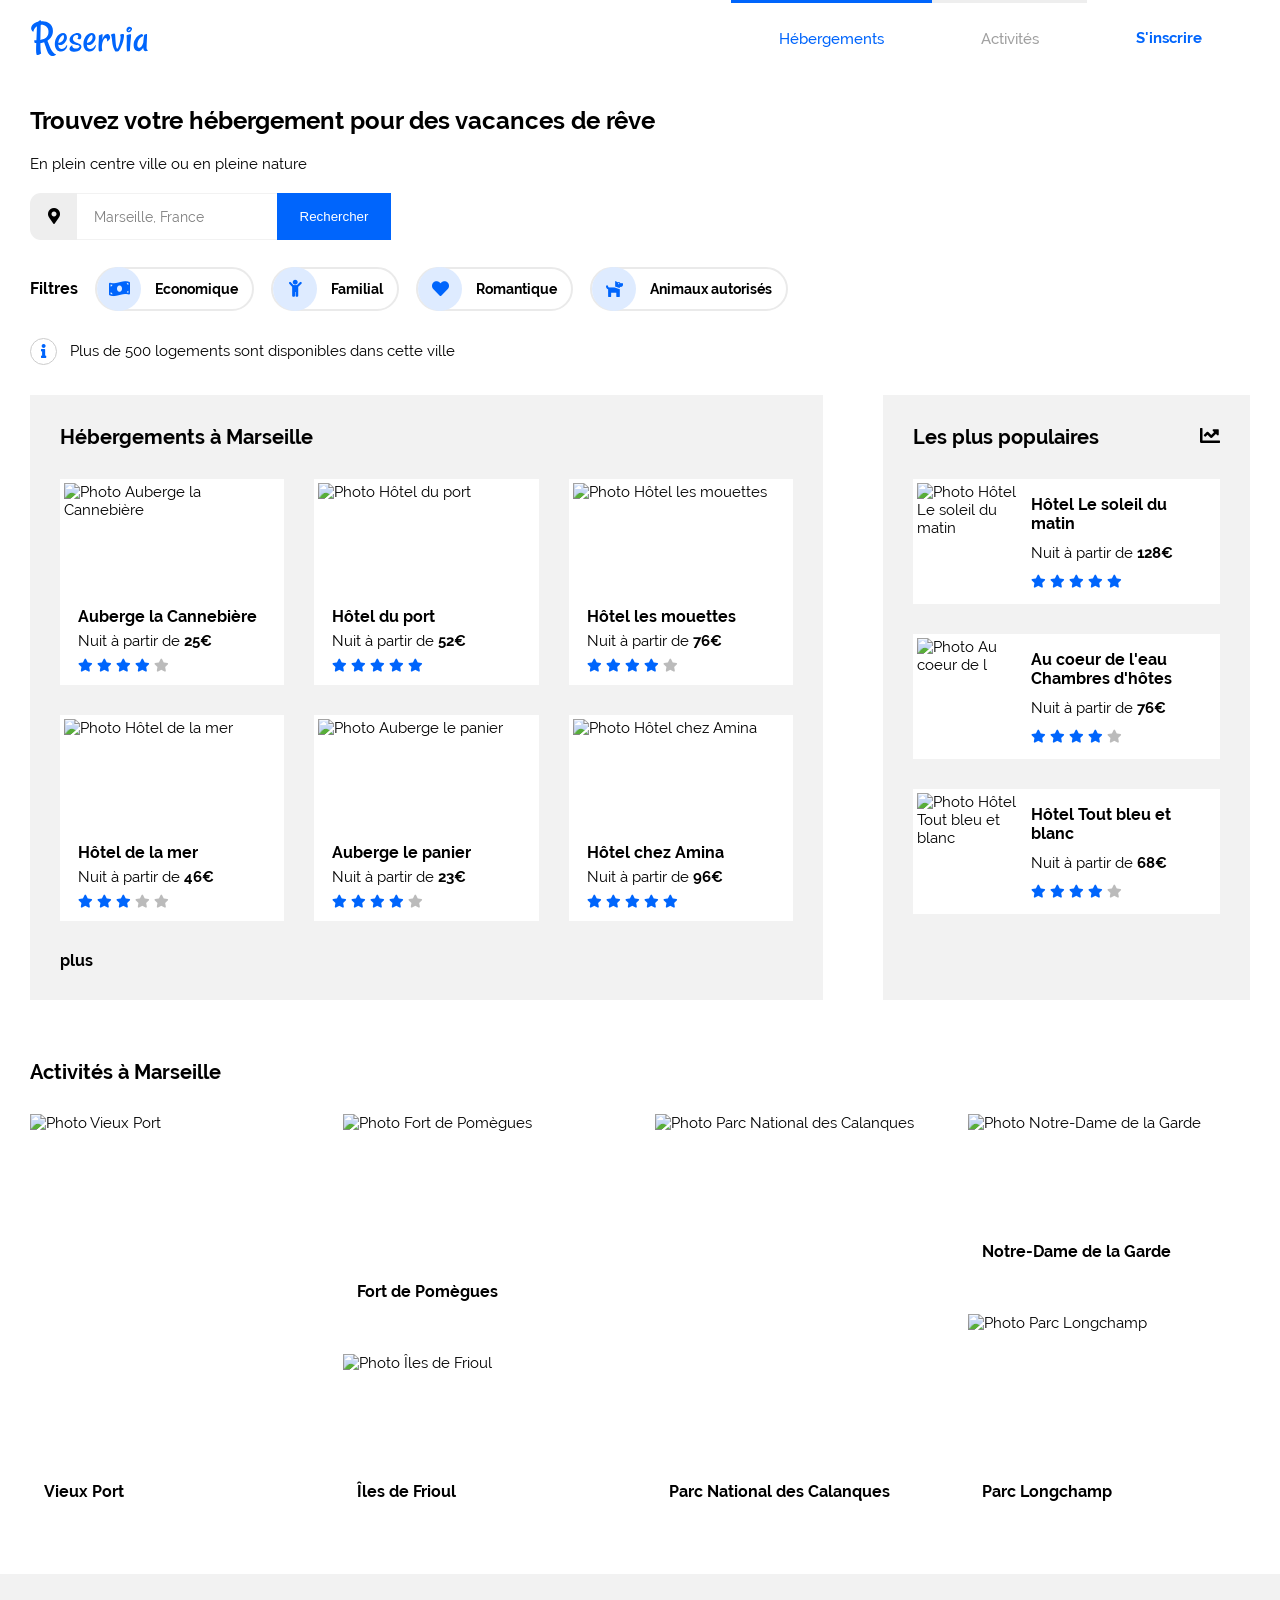
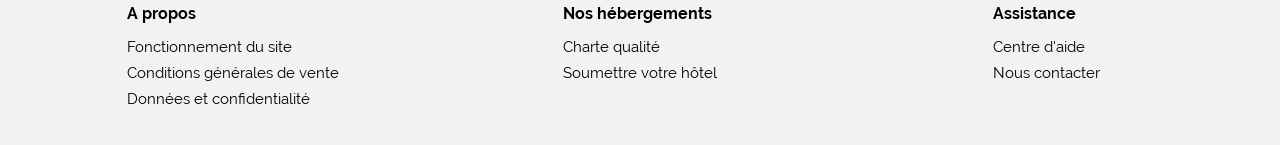
==== commit 082ec6c3: "update" ====
--- a/reservia.html
+++ b/reservia.html
@@ -1,219 +1,219 @@
 <!DOCTYPE html>
-<html lang="FR">
+<html lang='FR'>
     <head>
-        <meta charset="utf-8" />
-        <meta name="viewport" content="width=device-width, initial-scale=1" />
-        <meta name="author" content="Luc Marcilly" />
-        <meta name="description" content="Page web développée dans le cadre du projet 2 de la formation Développeur Web d'Openclassrooms" />
-        <link rel="stylesheet" href="assets/css/all.css" />
-        <link rel="stylesheet" href="assets/css/main.css" />
+        <meta charset='utf-8' />
+        <meta name='viewport' content='width=device-width, initial-scale=1' />
+        <meta name='author' content='Luc Marcilly' />
+        <meta name='description' content='Page web développée dans le cadre du projet 2 de la formation Développeur Web d&apos;Openclassrooms' />
+        <link rel='stylesheet' href='assets/css/all.css' />
+        <link rel='stylesheet' href='assets/css/main.css' />
         <title>Reservia</title>
     </head>
-    
+
     <body>
-        <div id="page" class="grid">
-            
-            <nav class="grid">
-                <div class="logo flex">
-                    <img src="images/logo/Reservia.svg" alt="Logo Reservia">
-                </div>
-                <div class="navLink flex">
-                    <a href="#"><strong>S'inscrire</strong></a>
-                </div>
-                <div class="navLink flex">
-                    <a href="#main">Hébergements</a>
-                </div>
-                <div class="navLink flex">
-                    <a href="#activities" class="unactive">Activités</a>
+        <div id='page' class='grid'>
+
+            <nav class='grid'>
+                <div class='logo flex'>
+                    <img src='images/logo/Reservia.svg' alt='Logo Reservia'>
+                </div>
+                <div class='navLink flex'>
+                    <a href='#'><strong>S'inscrire</strong></a>
+                </div>
+                <div class='navLink flex'>
+                    <a href='#main'>Hébergements</a>
+                </div>
+                <div class='navLink flex'>
+                    <a href='#activities' class='unactive'>Activités</a>
                 </div>
             </nav>
 
-            <header class="grid">
+            <header class='grid'>
                 <h1>Trouvez votre hébergement pour des vacances de rêve</h1>
                 <p>En plein centre ville ou en pleine nature</p>
-                <div id="search" class="grid">
-                    <div class="flex"><i class="fas fa-map-marker-alt"></i></div>
-                    <input type="search" name="search" id="searchField" placeholder="Marseille, France">
-                    <button><span class="btnText">Rechercher</span><span class="btnIcon flex"><i class="fas fa-search"></i></span></button>
-                </div>
-                <div id="filters" class="flex">
+                <div id='search' class='grid'>
+                    <div class='flex'><i class='fas fa-map-marker-alt'></i></div>
+                    <input type='search' name='search' id='searchField' placeholder='Marseille, France'>
+                    <button><span class='btnText'>Rechercher</span><span class='btnIcon flex'><i class='fas fa-search'></i></span></button>
+                </div>
+                <div id='filters' class='flex'>
                     <h3>Filtres</h3>
-                    <div class="filter flex">
-                        <div class="filterIcon flex"><i class="fas fa-money-bill-wave"></i></div>
+                    <div class='filter flex'>
+                        <div class='filterIcon flex'><i class='fas fa-money-bill-wave'></i></div>
                         <p>Economique</p>
                     </div>
-                    <div class="filter flex">
-                        <div class="filterIcon flex"><i class="fas fa-child"></i></div>
+                    <div class='filter flex'>
+                        <div class='filterIcon flex'><i class='fas fa-child'></i></div>
                         <p>Familial</p>
                     </div>
-                    <div class="filter flex">
-                        <div class="filterIcon flex"><i class="fas fa-heart"></i></div>
+                    <div class='filter flex'>
+                        <div class='filterIcon flex'><i class='fas fa-heart'></i></div>
                         <p>Romantique</p>
                     </div>
-                    <div class="filter flex">
-                        <div class="filterIcon flex"><i class="fas fa-dog"></i></div>
+                    <div class='filter flex'>
+                        <div class='filterIcon flex'><i class='fas fa-dog'></i></div>
                         <p>Animaux autorisés</p>
                     </div>
                 </div>
-                <div class="count flex">
-                    <i class="fas fa-info flex"></i>
+                <div class='count grid'>
+                    <i class='fas fa-info flex'></i>
                     <p>Plus de 500 logements sont disponibles dans cette ville</p>
                 </div>
             </header>
 
-            <main class="grid">
-                <section id="results" class="grid">
+            <main class='grid'>
+                <section id='results' class='grid'>
                     <h2>Hébergements à Marseille</h2>
-                    <div class="mosaic grid">
-                        <a href="#">
-                        <article class="resultCard grid">
-                            <img src="images/hebergements/2_large/marcus-loke-WQJvWU_HZFo-unsplash.jpg" alt="Photo Auberge la Cannebière">
-                            <div class="info">
+                    <div class='mosaic grid'>
+                        <a href='#'>
+                        <article class='resultCard grid'>
+                            <img src='images/hebergements/2_large/marcus-loke-WQJvWU_HZFo-unsplash.jpg' alt='Photo Auberge la Cannebière'>
+                            <div class='info'>
                                 <h3>Auberge la Cannebière</h3>
                                 <p>Nuit à partir de <strong>25€</strong></p>
-                                <div class="rating">
-                                    <i class="fas fa-star"></i>
-                                    <i class="fas fa-star"></i>
-                                    <i class="fas fa-star"></i>
-                                    <i class="fas fa-star"></i>
-                                    <i class="fas fa-star off"></i>
-                                </div>
-                            </div>
-                        </article>
-                        </a>
-                        <a href="#">
-                        <article class="resultCard grid">
-                            <img src="images/hebergements/2_large/fred-kleber-gTbaxaVLvsg-unsplash.jpg" alt="Photo Hôtel du port">
-                            <div class="info">
+                                <div class='rating'>
+                                    <i class='fas fa-star'></i>
+                                    <i class='fas fa-star'></i>
+                                    <i class='fas fa-star'></i>
+                                    <i class='fas fa-star'></i>
+                                    <i class='fas fa-star off'></i>
+                                </div>
+                            </div>
+                        </article>
+                        </a>
+                        <a href='#'>
+                        <article class='resultCard grid'>
+                            <img src='images/hebergements/2_large/fred-kleber-gTbaxaVLvsg-unsplash.jpg' alt='Photo Hôtel du port'>
+                            <div class='info'>
                                 <h3>Hôtel du port</h3>
                                 <p>Nuit à partir de <strong>52€</strong></p>
-                                <div class="rating">
-                                    <i class="fas fa-star"></i>
-                                    <i class="fas fa-star"></i>
-                                    <i class="fas fa-star"></i>
-                                    <i class="fas fa-star"></i>
-                                    <i class="fas fa-star"></i>
-                                </div>
-                            </div>
-                        </article>
-                        </a>
-                        <a href="#">
-                        <article class="resultCard grid">
-                            <img src="images/hebergements/2_large/reisetopia-B8WIgxA_PFU-unsplash.jpg" alt="Photo Hôtel les mouettes">
-                            <div class="info">
+                                <div class='rating'>
+                                    <i class='fas fa-star'></i>
+                                    <i class='fas fa-star'></i>
+                                    <i class='fas fa-star'></i>
+                                    <i class='fas fa-star'></i>
+                                    <i class='fas fa-star'></i>
+                                </div>
+                            </div>
+                        </article>
+                        </a>
+                        <a href='#'>
+                        <article class='resultCard grid'>
+                            <img src='images/hebergements/2_large/reisetopia-B8WIgxA_PFU-unsplash.jpg' alt='Photo Hôtel les mouettes'>
+                            <div class='info'>
                                 <h3>Hôtel les mouettes</h3>
                                 <p>Nuit à partir de <strong>76€</strong></p>
-                                <div class="rating">
-                                    <i class="fas fa-star"></i>
-                                    <i class="fas fa-star"></i>
-                                    <i class="fas fa-star"></i>
-                                    <i class="fas fa-star"></i>
-                                    <i class="fas fa-star off"></i>
-                                </div>
-                            </div>
-                        </article>
-                        </a>
-                        <a href="#">
-                        <article class="resultCard grid">
-                            <img src="images/hebergements/2_large/annie-spratt-Eg1qcIitAuA-unsplash.jpg" alt="Photo Hôtel de la mer">
-                            <div class="info">
+                                <div class='rating'>
+                                    <i class='fas fa-star'></i>
+                                    <i class='fas fa-star'></i>
+                                    <i class='fas fa-star'></i>
+                                    <i class='fas fa-star'></i>
+                                    <i class='fas fa-star off'></i>
+                                </div>
+                            </div>
+                        </article>
+                        </a>
+                        <a href='#'>
+                        <article class='resultCard grid'>
+                            <img src='images/hebergements/2_large/annie-spratt-Eg1qcIitAuA-unsplash.jpg' alt='Photo Hôtel de la mer'>
+                            <div class='info'>
                                 <h3>Hôtel de la mer</h3>
                                 <p>Nuit à partir de <strong>46€</strong></p>
-                                <div class="rating">
-                                    <i class="fas fa-star"></i>
-                                    <i class="fas fa-star"></i>
-                                    <i class="fas fa-star"></i>
-                                    <i class="fas fa-star off"></i>
-                                    <i class="fas fa-star off"></i>
-                                </div>
-                            </div>
-                        </article>
-                        </a>
-                        <a href="#">
-                        <article class="resultCard grid">
-                            <img src="images/hebergements/2_large/nicate-lee-kT-ZyaiwBe0-unsplash.jpg" alt="Photo Auberge le panier">
-                            <div class="info">
+                                <div class='rating'>
+                                    <i class='fas fa-star'></i>
+                                    <i class='fas fa-star'></i>
+                                    <i class='fas fa-star'></i>
+                                    <i class='fas fa-star off'></i>
+                                    <i class='fas fa-star off'></i>
+                                </div>
+                            </div>
+                        </article>
+                        </a>
+                        <a href='#'>
+                        <article class='resultCard grid'>
+                            <img src='images/hebergements/2_large/nicate-lee-kT-ZyaiwBe0-unsplash.jpg' alt='Photo Auberge le panier'>
+                            <div class='info'>
                                 <h3>Auberge le panier</h3>
                                 <p>Nuit à partir de <strong>23€</strong></p>
-                                <div class="rating">
-                                    <i class="fas fa-star"></i>
-                                    <i class="fas fa-star"></i>
-                                    <i class="fas fa-star"></i>
-                                    <i class="fas fa-star"></i>
-                                    <i class="fas fa-star off"></i>
-                                </div>
-                            </div>
-                        </article>
-                        </a>
-                        <a href="#">
-                        <article class="resultCard grid">
-                            <img src="images/hebergements/2_large/febrian-zakaria-M6S1WvfW68A-unsplash.jpg" alt="Photo Hôtel chez Amina">
-                            <div class="info">
+                                <div class='rating'>
+                                    <i class='fas fa-star'></i>
+                                    <i class='fas fa-star'></i>
+                                    <i class='fas fa-star'></i>
+                                    <i class='fas fa-star'></i>
+                                    <i class='fas fa-star off'></i>
+                                </div>
+                            </div>
+                        </article>
+                        </a>
+                        <a href='#'>
+                        <article class='resultCard grid'>
+                            <img src='images/hebergements/2_large/febrian-zakaria-M6S1WvfW68A-unsplash.jpg' alt='Photo Hôtel chez Amina'>
+                            <div class='info'>
                                 <h3>Hôtel chez Amina</h3>
                                 <p>Nuit à partir de <strong>96€</strong></p>
-                                <div class="rating">
-                                    <i class="fas fa-star"></i>
-                                    <i class="fas fa-star"></i>
-                                    <i class="fas fa-star"></i>
-                                    <i class="fas fa-star"></i>
-                                    <i class="fas fa-star"></i>
-                                </div>
-                            </div>
-                        </article>
-                        </a>
-                    </div>
-                    <a href="#"><h3>plus</h3></a>
+                                <div class='rating'>
+                                    <i class='fas fa-star'></i>
+                                    <i class='fas fa-star'></i>
+                                    <i class='fas fa-star'></i>
+                                    <i class='fas fa-star'></i>
+                                    <i class='fas fa-star'></i>
+                                </div>
+                            </div>
+                        </article>
+                        </a>
+                    </div>
+                    <a href='#'><h3>plus</h3></a>
                 </section>
-                <section id="popular" class="grid">
-                    <div class="text flex">
+                <section id='popular' class='grid'>
+                    <div class='text flex'>
                         <h2>Les plus populaires</h2>
-                        <a href="#"><i class="fas fa-chart-line"></i></a>
-                    </div>
-                    <div class="mosaic grid">
-                        <a href="#">
-                        <article class="popularCard grid">
-                            <img src="images/hebergements/2_large/emile-guillemot-Bj_rcSC5XfE-unsplash.jpg" alt="Photo Hôtel Le soleil du matin">
-                            <div class="info">
+                        <a href='#'><i class='fas fa-chart-line'></i></a>
+                    </div>
+                    <div class='mosaic grid'>
+                        <a href='#'>
+                        <article class='popularCard grid'>
+                            <img src='images/hebergements/2_large/emile-guillemot-Bj_rcSC5XfE-unsplash.jpg' alt='Photo Hôtel Le soleil du matin'>
+                            <div class='info'>
                                 <h3>Hôtel Le soleil du matin</h3>
                                 <p>Nuit à partir de <strong>128€</strong></p>
-                                <div class="rating">
-                                    <i class="fas fa-star"></i>
-                                    <i class="fas fa-star"></i>
-                                    <i class="fas fa-star"></i>
-                                    <i class="fas fa-star"></i>
-                                    <i class="fas fa-star"></i>
-                                </div>
-                            </div>
-                        </article>
-                        </a>
-                        <a href="#">
-                        <article class="popularCard grid">
-                            <img src="images/hebergements/2_large/aw-creative-VGs8z60yT2c-unsplash.jpg" alt="Photo Au coeur de l'eau Chambres d'hôtes">
-                            <div class="info">
+                                <div class='rating'>
+                                    <i class='fas fa-star'></i>
+                                    <i class='fas fa-star'></i>
+                                    <i class='fas fa-star'></i>
+                                    <i class='fas fa-star'></i>
+                                    <i class='fas fa-star'></i>
+                                </div>
+                            </div>
+                        </article>
+                        </a>
+                        <a href='#'>
+                        <article class='popularCard grid'>
+                            <img src='images/hebergements/2_large/aw-creative-VGs8z60yT2c-unsplash.jpg' alt='Photo Au coeur de l'eau Chambres d'hôtes'>
+                            <div class='info'>
                                 <h3>Au coeur de l'eau Chambres d'hôtes</h3>
                                 <p>Nuit à partir de <strong>76€</strong></p>
-                                <div class="rating">
-                                    <i class="fas fa-star"></i>
-                                    <i class="fas fa-star"></i>
-                                    <i class="fas fa-star"></i>
-                                    <i class="fas fa-star"></i>
-                                    <i class="fas fa-star off"></i>
-                                </div>
-                            </div>
-                        </article>
-                        </a>
-                        <a href="#">
-                        <article class="popularCard grid">
-                            <img src="images/hebergements/2_large/febrian-zakaria-sjvU0THccQA-unsplash.jpg" alt="Photo Hôtel Tout bleu et blanc">
-                            <div class="info">
+                                <div class='rating'>
+                                    <i class='fas fa-star'></i>
+                                    <i class='fas fa-star'></i>
+                                    <i class='fas fa-star'></i>
+                                    <i class='fas fa-star'></i>
+                                    <i class='fas fa-star off'></i>
+                                </div>
+                            </div>
+                        </article>
+                        </a>
+                        <a href='#'>
+                        <article class='popularCard grid'>
+                            <img src='images/hebergements/2_large/febrian-zakaria-sjvU0THccQA-unsplash.jpg' alt='Photo Hôtel Tout bleu et blanc'>
+                            <div class='info'>
                                 <h3>Hôtel Tout bleu et blanc</h3>
                                 <p>Nuit à partir de <strong>68€</strong></p>
-                                <div class="rating">
-                                    <i class="fas fa-star"></i>
-                                    <i class="fas fa-star"></i>
-                                    <i class="fas fa-star"></i>
-                                    <i class="fas fa-star"></i>
-                                    <i class="fas fa-star off"></i>
+                                <div class='rating'>
+                                    <i class='fas fa-star'></i>
+                                    <i class='fas fa-star'></i>
+                                    <i class='fas fa-star'></i>
+                                    <i class='fas fa-star'></i>
+                                    <i class='fas fa-star off'></i>
                                 </div>
                             </div>
                         </article>
@@ -222,73 +222,73 @@
                 </section>
             </main>
 
-            <section id="activities" class="grid">
+            <section id='activities' class='grid'>
                 <h2>Activités à Marseille</h2>
-                <div class="mosaic grid">
-                    <a href="#">
-                    <article class="activityCard grid">
-                        <img src="images/activites/2_large/reno-laithienne-QUgJhdY5Fyk-unsplash.jpg" alt="Photo Vieux Port">
+                <div class='mosaic grid'>
+                    <a href='#'>
+                    <article class='activityCard grid'>
+                        <img src='images/activites/2_large/reno-laithienne-QUgJhdY5Fyk-unsplash.jpg' alt='Photo Vieux Port'>
                         <h3>Vieux Port</h3>
                     </article>
                     </a>
-                    <a href="#">
-                    <article class="activityCard grid">
-                        <img src="images/activites/2_large/paul-hermann-QFTrLdQIRhI-unsplash.jpg" alt="Photo Fort de Pomègues">
+                    <a href='#'>
+                    <article class='activityCard grid'>
+                        <img src='images/activites/2_large/paul-hermann-QFTrLdQIRhI-unsplash.jpg' alt='Photo Fort de Pomègues'>
                         <h3>Fort de Pomègues</h3>
                     </article>
                     </a>
-                    <a href="#">
-                    <article class="activityCard grid">
-                        <img src="images/activites/2_large/kevin-hikari-rV_Qd1l-VXg-unsplash.jpg" alt="Photo Îles de Frioul">
+                    <a href='#'>
+                    <article class='activityCard grid'>
+                        <img src='images/activites/2_large/kevin-hikari-rV_Qd1l-VXg-unsplash.jpg' alt='Photo Îles de Frioul'>
                         <h3>Îles de Frioul</h3>
                     </article>
                     </a>
-                    <a href="#">
-                    <article class="activityCard grid">
-                        <img src="images/activites/2_large/kilyan-sockalingum-NR8-cBCN3aI-unsplash.jpg" alt="Photo Parc National des Calanques">
+                    <a href='#'>
+                    <article class='activityCard grid'>
+                        <img src='images/activites/2_large/kilyan-sockalingum-NR8-cBCN3aI-unsplash.jpg' alt='Photo Parc National des Calanques'>
                         <h3>Parc National des Calanques</h3>
                     </article>
                     </a>
-                    <a href="#">
-                    <article class="activityCard grid">
-                        <img src="images/activites/2_large/florian-wehde-xW9e8gdotxI-unsplash.jpg" alt="Photo Notre-Dame de la Garde">
+                    <a href='#'>
+                    <article class='activityCard grid'>
+                        <img src='images/activites/2_large/florian-wehde-xW9e8gdotxI-unsplash.jpg' alt='Photo Notre-Dame de la Garde'>
                         <h3>Notre-Dame de la Garde</h3>
                     </article>
                     </a>
-                    <a href="#">
-                    <article class="activityCard grid">
-                        <img src="images/activites/2_large/lena-paulin-wH2-EJoDcV0-unsplash.jpg" alt="Photo Parc Longchamp">
+                    <a href='#'>
+                    <article class='activityCard grid'>
+                        <img src='images/activites/2_large/lena-paulin-wH2-EJoDcV0-unsplash.jpg' alt='Photo Parc Longchamp'>
                         <h3>Parc Longchamp</h3>
                     </article>
                     </a>
                 </div>
             </section>
 
-            <footer class="grid">
+            <footer class='grid'>
                 <article>
                     <h3>A propos</h3>
                     <ul>
-                        <li><a href="#">Fonctionnement du site</a></li>
-                        <li><a href="#">Conditions générales de vente</a></li>
-                        <li><a href="#">Données et confidentialité</a></li>
+                        <li><a href='#'>Fonctionnement du site</a></li>
+                        <li><a href='#'>Conditions générales de vente</a></li>
+                        <li><a href='#'>Données et confidentialité</a></li>
                     </ul>
                 </article>
                 <article>
                     <h3>Nos hébergements</h3>
                     <ul>
-                        <li><a href="#">Charte qualité</a></li>
-                        <li><a href="#">Soumettre votre hôtel</a></li>
+                        <li><a href='#'>Charte qualité</a></li>
+                        <li><a href='#'>Soumettre votre hôtel</a></li>
                     </ul>
                 </article>
                 <article>
                     <h3>Assistance</h3>
                     <ul>
-                        <li><a href="#">Centre d'aide</a></li>
-                        <li><a href="#">Nous contacter</a></li>
+                        <li><a href='#'>Centre d'aide</a></li>
+                        <li><a href='#'>Nous contacter</a></li>
                     </ul>
                 </article>
             </footer>
-
+            
         </div>
     </body>
 </html>
--- a/assets/css/main.css
+++ b/assets/css/main.css
@@ -31,39 +31,52 @@
 a { text-decoration: none; color: #000000; font-size: 15px; }
 
 h1 { font-size: 24px; }
+
 h2 { font-size: 20px; }
+
 h3 { font-size: 16px; }
 
 p { font-size: 15px; }
 
-#page { max-width: 1370px; margin: auto; gap: 30px; }
+#page { max-width: 1370px; gap: 30px; margin: auto; }
 
 .flex { display: flex; justify-content: center; align-items: center; }
 
 #results, #popular, #activities {
+    background-color: #f2f2f2;
     grid-template-columns: 1fr;
+    gap: 30px;
     padding: 30px;
     margin: 0 30px;
-    gap: 20px;
     align-content: flex-start;
-    background-color: #f2f2f2;
 }
 .resultCard, .popularCard, .activityCard {
     background-color: #ffffff;
+    height: 100%;
     padding: 4px;
-    box-shadow: 1px 3px 17px #b0b0b0;
-    height: 100%;
-    transition: background-color 0.1s ease-in-out, transform 0.1s ease-in-out, box-shadow 0.1s ease-in-out;
-}
+    /*
+    border-radius: 17px;
+    box-shadow: 1px 3px 17px darkgrey;
+    */
+    transition: background-color 0.1s ease-in-out, transform 0.1s ease-in-out;
+}
+/*
+    .resultCard img, .activityCard img {
+        border-top-left-radius: 14px;
+        border-top-right-radius: 14px;
+    }
+    .popularCard img {
+        border-top-left-radius: 14px;
+        border-bottom-left-radius: 14px;
+    }
+    */
 .mosaic {
     grid-template-columns: repeat(3, 3fr);
-    justify-content: space-between;
     gap: 30px;
 }
     .mosaic a:hover > article {
         background-color: #deebff;
         transform: translate(4px, 4px);
-        box-shadow: 1px 3px 17px #a0a0a0;
     }
 .grid { display: grid; }
 
@@ -93,10 +106,8 @@
     
         #search > div {
             background-color: #eeeeee;
-            /*
             border-top-left-radius: 11px;
             border-bottom-left-radius: 11px;
-            */
         }
     input {
         border: solid 1.5px #f2f2f2;
@@ -111,10 +122,10 @@
             font-size: 14px;
         }
     button {
+        background-color: #0065fc;
+        color: #ffffff;
         border: none;
         height: 100%;
-        background-color: #0065fc;
-        color: #ffffff;
         /*
         border-top-right-radius: 14px;
         border-bottom-right-radius: 14px;
@@ -139,10 +150,8 @@
     .filter {
         border: solid 2px #eaeaea;
         height: 44px;
-        /*
         border-radius: 30px;
-        */
-        margin-right: 17px;
+        margin-right: 14px;
         margin: 7px 17px 7px 0;
         cursor: pointer;
         transition: background-color 0.1s ease-in-out;
@@ -150,37 +159,33 @@
         .filter:hover { background-color: #deebff; }
 
     .filterIcon {
+        background-color: #deebff;
         color: #0065fc;
-        background: #deebff;
         font-size: 17px;
         padding: 10px;
         height: 44px;
         width: 44px;
-        /*
         border-radius: 100%;
-        */
         transition: background-color 0.1s ease-in-out, color 0.1s ease-in-out;
     }
         .filter:hover > .filterIcon { background-color: #eeeeee; color: #4e4e4e; }
 
-.count { justify-content: unset; }
+.count { grid-template-columns: 40px auto; align-items: center; }
 
 .fa-info {
     color: #0065fc;
     border: solid 1.5px #cccccc;
-    /*
     border-radius: 100%;
-    */
     font-size: 14px;
-    margin-right: 10px;
     width: 27px;
     height: 27px;
 }
 
 /* ---- main ---- */
 
-main { grid-template-columns: 2fr 1fr; }
-
+main {
+    grid-template-columns: 2fr 1fr; row-gap: 30px; }
+    
 .info {
     display: flex;
     flex-direction: column;
@@ -195,7 +200,7 @@
         
         .resultCard {
             grid-template-columns: 1fr;
-            grid-template-rows: 117px 84px;
+            grid-template-rows: 114px 84px;
             height: 100%;
         }
 
@@ -234,7 +239,7 @@
     grid-template-columns: repeat(3, 30%);
     justify-content: space-around;
     justify-items: center;
-    padding: 40px;
+    padding: 30px;
 }
 ul { list-style-type: none; padding: 14px 0 0 0; }
 
@@ -249,7 +254,7 @@
 
         #popular .mosaic { grid-template-columns: repeat(3, 3fr); }
 }
-@media screen and (max-width: 940px) {
+@media screen and (max-width: 900px) {
     nav > :nth-child(2) { grid-column: 4; }
     nav > :nth-child(3) { grid-column: 2; }
     nav > :nth-child(4) { grid-column: 3; }
@@ -261,15 +266,13 @@
         grid-template-columns: 1fr;
     }
     #activities .mosaic {
-        gap: 40px;
+        gap: 44px;
     }
         #activities .mosaic > :nth-child(n) { grid-column: unset; grid-row: span 3; }
 
     footer { padding: 30px; }
 }
 @media screen and (max-width: 570px) {
-    #page { gap: 20px; }
-
     nav, #results, #popular { margin: 0; }
     
     /* -- nav -- */
@@ -297,6 +300,8 @@
 
     /* -- main --*/
 
+    main { gap: 0; }
+
     #results { background-color: transparent; }
 
     #results .mosaic, #activities .mosaic { grid-template-columns: 1fr; }
@@ -308,10 +313,10 @@
 @media screen and (max-width: 440px) {
     html, body { min-width: 320px; }
 
-    #page { gap: 20px; }
-    
-    header, #results, #popular, #activities {
-        padding: 20px;
+    #page { gap: 0; }
+
+    header, #results, #popular, #activities, footer {
+        padding: 30px 17px;
         margin: 0;
     }
 }
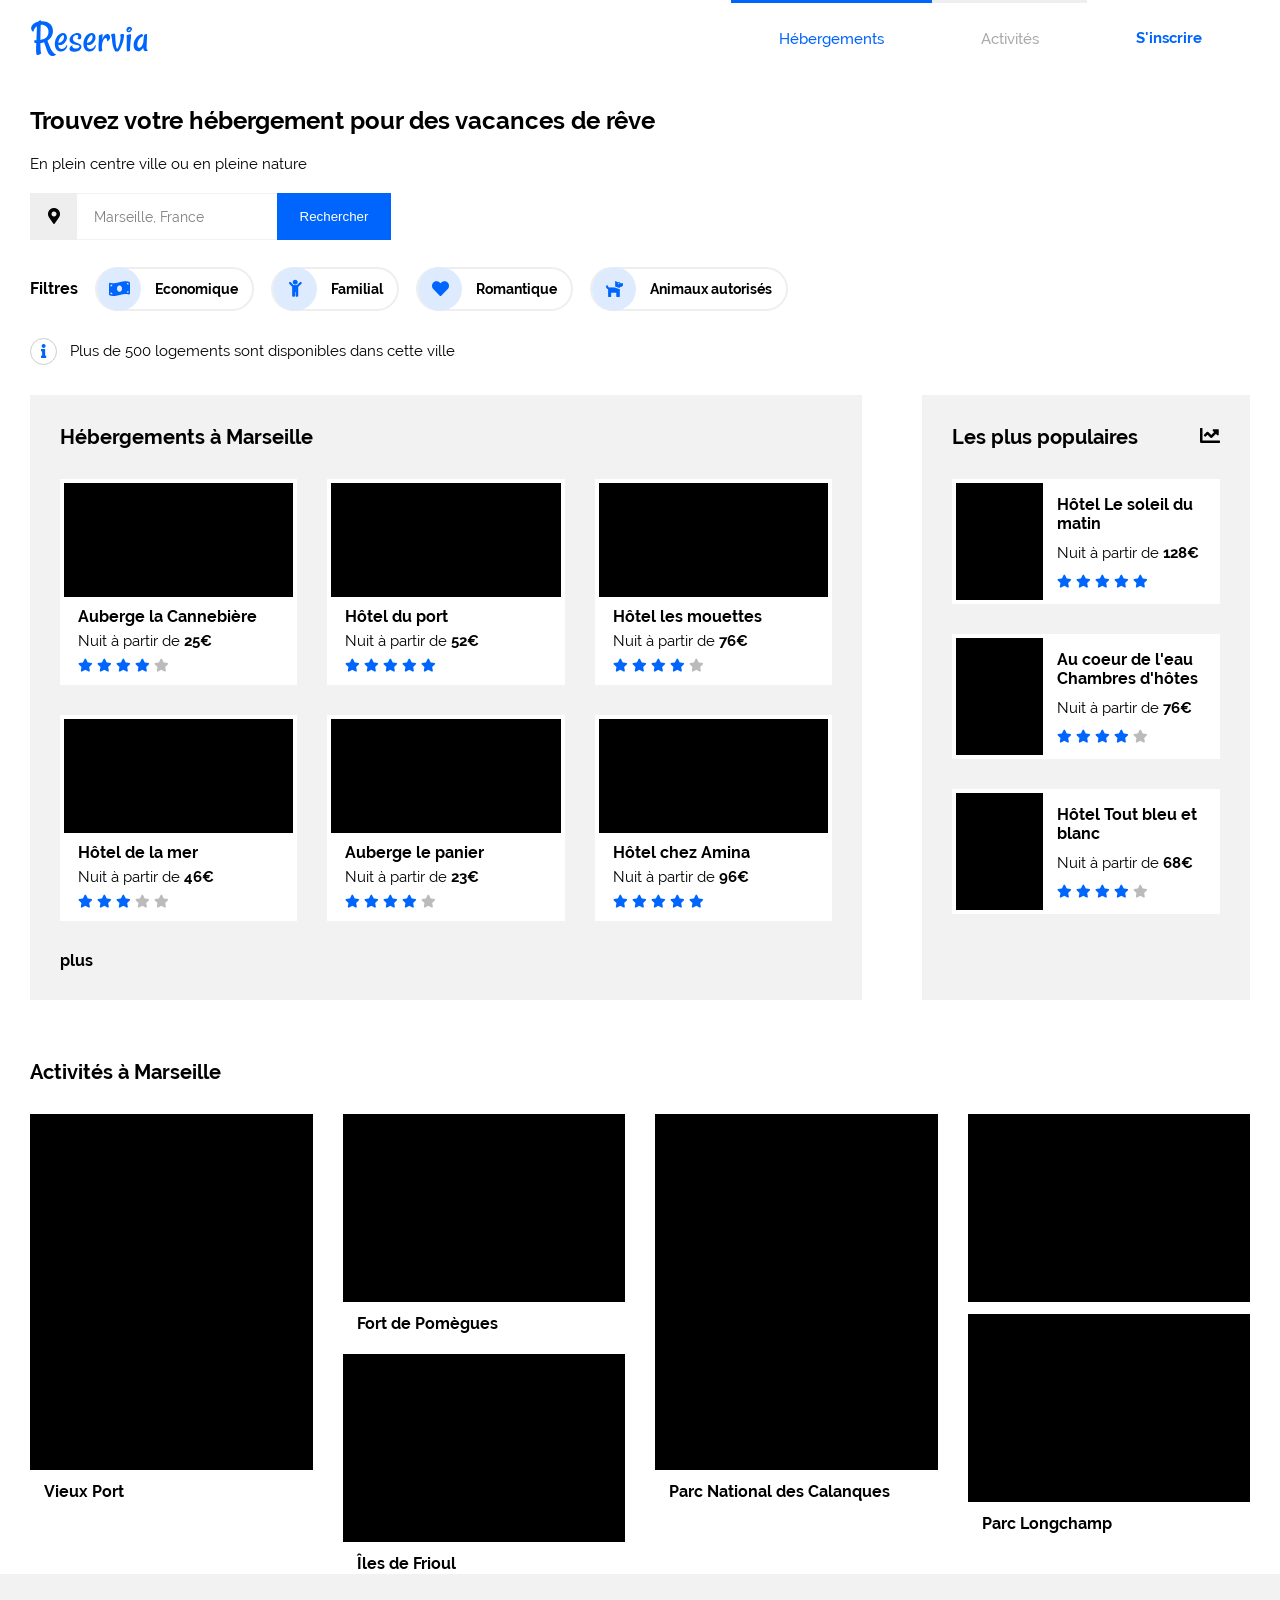
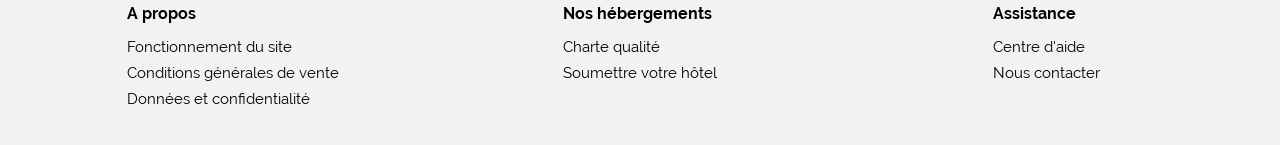
==== commit aba367f4: "commit" ====
--- a/reservia.html
+++ b/reservia.html
@@ -7,7 +7,7 @@
         <meta name='description' content='Page web développée dans le cadre du projet 2 de la formation Développeur Web d&apos;Openclassrooms' />
         <link rel='stylesheet' href='assets/css/all.css' />
         <link rel='stylesheet' href='assets/css/main.css' />
-        <title>Reservia</title>
+        <title>Reservia_ml</title>
     </head>
 
     <body>
@@ -66,8 +66,11 @@
                     <h2>Hébergements à Marseille</h2>
                     <div class='mosaic grid'>
                         <a href='#'>
-                        <article class='resultCard grid'>
+                        <article class='card grid'>
+                            <!--
                             <img src='images/hebergements/2_large/marcus-loke-WQJvWU_HZFo-unsplash.jpg' alt='Photo Auberge la Cannebière'>
+                            -->
+                            <img src="images/Untitled.png" alt="#">
                             <div class='info'>
                                 <h3>Auberge la Cannebière</h3>
                                 <p>Nuit à partir de <strong>25€</strong></p>
@@ -82,8 +85,11 @@
                         </article>
                         </a>
                         <a href='#'>
-                        <article class='resultCard grid'>
+                        <article class='card grid'>
+                            <!--
                             <img src='images/hebergements/2_large/fred-kleber-gTbaxaVLvsg-unsplash.jpg' alt='Photo Hôtel du port'>
+                            -->
+                            <img src="images/Untitled.png" alt="#">
                             <div class='info'>
                                 <h3>Hôtel du port</h3>
                                 <p>Nuit à partir de <strong>52€</strong></p>
@@ -98,8 +104,11 @@
                         </article>
                         </a>
                         <a href='#'>
-                        <article class='resultCard grid'>
+                        <article class='card grid'>
+                            <!--
                             <img src='images/hebergements/2_large/reisetopia-B8WIgxA_PFU-unsplash.jpg' alt='Photo Hôtel les mouettes'>
+                            -->
+                            <img src="images/Untitled.png" alt="#">
                             <div class='info'>
                                 <h3>Hôtel les mouettes</h3>
                                 <p>Nuit à partir de <strong>76€</strong></p>
@@ -114,8 +123,11 @@
                         </article>
                         </a>
                         <a href='#'>
-                        <article class='resultCard grid'>
+                        <article class='card grid'>
+                            <!--
                             <img src='images/hebergements/2_large/annie-spratt-Eg1qcIitAuA-unsplash.jpg' alt='Photo Hôtel de la mer'>
+                            -->
+                            <img src="images/Untitled.png" alt="#">
                             <div class='info'>
                                 <h3>Hôtel de la mer</h3>
                                 <p>Nuit à partir de <strong>46€</strong></p>
@@ -130,8 +142,11 @@
                         </article>
                         </a>
                         <a href='#'>
-                        <article class='resultCard grid'>
+                        <article class='card grid'>
+                            <!--
                             <img src='images/hebergements/2_large/nicate-lee-kT-ZyaiwBe0-unsplash.jpg' alt='Photo Auberge le panier'>
+                            -->
+                            <img src="images/Untitled.png" alt="#">
                             <div class='info'>
                                 <h3>Auberge le panier</h3>
                                 <p>Nuit à partir de <strong>23€</strong></p>
@@ -146,8 +161,11 @@
                         </article>
                         </a>
                         <a href='#'>
-                        <article class='resultCard grid'>
+                        <article class='card grid'>
+                            <!--
                             <img src='images/hebergements/2_large/febrian-zakaria-M6S1WvfW68A-unsplash.jpg' alt='Photo Hôtel chez Amina'>
+                            -->
+                            <img src="images/Untitled.png" alt="#">
                             <div class='info'>
                                 <h3>Hôtel chez Amina</h3>
                                 <p>Nuit à partir de <strong>96€</strong></p>
@@ -171,8 +189,11 @@
                     </div>
                     <div class='mosaic grid'>
                         <a href='#'>
-                        <article class='popularCard grid'>
+                        <article class='card grid'>
+                            <!--
                             <img src='images/hebergements/2_large/emile-guillemot-Bj_rcSC5XfE-unsplash.jpg' alt='Photo Hôtel Le soleil du matin'>
+                            -->
+                            <img src="images/Untitled.png" alt="#">
                             <div class='info'>
                                 <h3>Hôtel Le soleil du matin</h3>
                                 <p>Nuit à partir de <strong>128€</strong></p>
@@ -187,8 +208,11 @@
                         </article>
                         </a>
                         <a href='#'>
-                        <article class='popularCard grid'>
+                        <article class='card grid'>
+                            <!--
                             <img src='images/hebergements/2_large/aw-creative-VGs8z60yT2c-unsplash.jpg' alt='Photo Au coeur de l'eau Chambres d'hôtes'>
+                            -->
+                            <img src="images/Untitled.png" alt="#">
                             <div class='info'>
                                 <h3>Au coeur de l'eau Chambres d'hôtes</h3>
                                 <p>Nuit à partir de <strong>76€</strong></p>
@@ -203,8 +227,11 @@
                         </article>
                         </a>
                         <a href='#'>
-                        <article class='popularCard grid'>
+                        <article class='card grid'>
+                            <!--
                             <img src='images/hebergements/2_large/febrian-zakaria-sjvU0THccQA-unsplash.jpg' alt='Photo Hôtel Tout bleu et blanc'>
+                            -->
+                            <img src="images/Untitled.png" alt="#">
                             <div class='info'>
                                 <h3>Hôtel Tout bleu et blanc</h3>
                                 <p>Nuit à partir de <strong>68€</strong></p>
@@ -226,38 +253,56 @@
                 <h2>Activités à Marseille</h2>
                 <div class='mosaic grid'>
                     <a href='#'>
-                    <article class='activityCard grid'>
+                    <article class='card grid'>
+                        <!--
                         <img src='images/activites/2_large/reno-laithienne-QUgJhdY5Fyk-unsplash.jpg' alt='Photo Vieux Port'>
+                        -->
+                        <img src="images/Untitled.png" alt="#">
                         <h3>Vieux Port</h3>
                     </article>
                     </a>
                     <a href='#'>
-                    <article class='activityCard grid'>
+                    <article class='card grid'>
+                        <!--
                         <img src='images/activites/2_large/paul-hermann-QFTrLdQIRhI-unsplash.jpg' alt='Photo Fort de Pomègues'>
+                        -->
+                        <img src="images/Untitled.png" alt="#">
                         <h3>Fort de Pomègues</h3>
                     </article>
                     </a>
                     <a href='#'>
-                    <article class='activityCard grid'>
+                    <article class='card grid'>
+                        <!--
                         <img src='images/activites/2_large/kevin-hikari-rV_Qd1l-VXg-unsplash.jpg' alt='Photo Îles de Frioul'>
+                        -->
+                        <img src="images/Untitled.png" alt="#">
                         <h3>Îles de Frioul</h3>
                     </article>
                     </a>
                     <a href='#'>
-                    <article class='activityCard grid'>
+                    <article class='card grid'>
+                        <!--
                         <img src='images/activites/2_large/kilyan-sockalingum-NR8-cBCN3aI-unsplash.jpg' alt='Photo Parc National des Calanques'>
+                        -->
+                        <img src="images/Untitled.png" alt="#">
                         <h3>Parc National des Calanques</h3>
                     </article>
                     </a>
                     <a href='#'>
-                    <article class='activityCard grid'>
+                    <article class='card grid'>
+                        <!--
                         <img src='images/activites/2_large/florian-wehde-xW9e8gdotxI-unsplash.jpg' alt='Photo Notre-Dame de la Garde'>
+                        -->
+                        <img src="images/Untitled.png" alt="#">
                         <h3>Notre-Dame de la Garde</h3>
                     </article>
                     </a>
                     <a href='#'>
-                    <article class='activityCard grid'>
+                    <article class='card grid'>
+                        <!--
                         <img src='images/activites/2_large/lena-paulin-wH2-EJoDcV0-unsplash.jpg' alt='Photo Parc Longchamp'>
+                        -->
+                        <img src="images/Untitled.png" alt="#">
                         <h3>Parc Longchamp</h3>
                     </article>
                     </a>
--- a/assets/css/main.css
+++ b/assets/css/main.css
@@ -48,9 +48,9 @@
     gap: 30px;
     padding: 30px;
     margin: 0 30px;
-    align-content: flex-start;
-}
-.resultCard, .popularCard, .activityCard {
+    align-content: flex-start; }
+
+.card {
     background-color: #ffffff;
     height: 100%;
     padding: 4px;
@@ -58,26 +58,22 @@
     border-radius: 17px;
     box-shadow: 1px 3px 17px darkgrey;
     */
-    transition: background-color 0.1s ease-in-out, transform 0.1s ease-in-out;
-}
+    transition: background-color 0.1s ease-in-out, transform 0.1s ease-in-out; }
+
 /*
-    .resultCard img, .activityCard img {
+    #results img, #activities img {
         border-top-left-radius: 14px;
         border-top-right-radius: 14px;
     }
-    .popularCard img {
+    #popular img {
         border-top-left-radius: 14px;
         border-bottom-left-radius: 14px;
     }
     */
-.mosaic {
-    grid-template-columns: repeat(3, 3fr);
-    gap: 30px;
-}
-    .mosaic a:hover > article {
-        background-color: #deebff;
-        transform: translate(4px, 4px);
-    }
+.mosaic { grid-template-columns: repeat(3, 3fr); gap: 30px; }
+
+    .mosaic a:hover > article { background-color: #deebff; transform: translate(4px, 4px); }
+
 .grid { display: grid; }
 
 /* ---- nav ---- */
@@ -94,7 +90,7 @@
 
 nav a { color: #0065fc; font-weight: 500; }
 
-    .unactive { color: #a0a0a0; }
+    .unactive { color: #aaaaaa; }
 
 /* ---- header ---- */
 
@@ -105,22 +101,17 @@
     #search { grid-template-columns: 47px 200px 114px; height: 47px; }
     
         #search > div {
-            background-color: #eeeeee;
-            border-top-left-radius: 11px;
-            border-bottom-left-radius: 11px;
-        }
+            background-color: #eeeeee; }
+
     input {
         border: solid 1.5px #f2f2f2;
         border-left: none;
         border-right: none;
         height: 100%;
-        padding-left: 17px;
-    }
-        ::placeholder {
-            opacity: 1;
-            color: grey;
-            font-size: 14px;
-        }
+        padding-left: 17px; }
+
+        ::placeholder { opacity: 1; color: grey; font-size: 14px; }
+        
     button {
         background-color: #0065fc;
         color: #ffffff;
@@ -143,19 +134,19 @@
             font-size: 14px;
             font-weight: 600;
             margin: 0 14px;
-            transition: color 0.1s ease-in-out;
-        }
+            transition: color 0.1s ease-in-out; }
+
             .filter:hover p { color: #0065fc; }
 
     .filter {
-        border: solid 2px #eaeaea;
+        border: solid 2px #eeeeee;
         height: 44px;
         border-radius: 30px;
         margin-right: 14px;
         margin: 7px 17px 7px 0;
         cursor: pointer;
-        transition: background-color 0.1s ease-in-out;
-    }
+        transition: background-color 0.1s ease-in-out; }
+
         .filter:hover { background-color: #deebff; }
 
     .filterIcon {
@@ -166,9 +157,9 @@
         height: 44px;
         width: 44px;
         border-radius: 100%;
-        transition: background-color 0.1s ease-in-out, color 0.1s ease-in-out;
-    }
-        .filter:hover > .filterIcon { background-color: #eeeeee; color: #4e4e4e; }
+        transition: background-color 0.1s ease-in-out, color 0.1s ease-in-out; }
+
+        .filter:hover > .filterIcon { background-color: #eeeeee; color: #555555; }
 
 .count { grid-template-columns: 40px auto; align-items: center; }
 
@@ -178,31 +169,25 @@
     border-radius: 100%;
     font-size: 14px;
     width: 27px;
-    height: 27px;
-}
+    height: 27px; }
 
 /* ---- main ---- */
 
-main {
-    grid-template-columns: 2fr 1fr; row-gap: 30px; }
-    
+main { grid-template-columns: 2.3fr 1fr; row-gap: 30px; }
+
 .info {
     display: flex;
     flex-direction: column;
     justify-content: space-around;
-    padding: 7px 4px 4px 14px;
-}
+    padding: 7px 4px 4px 14px; }
+
 .fa-star { font-size: 13px; color: #0065fc; }
     
     .off { color: #bbbbbb; }
 
         /* -- results -- */
         
-        .resultCard {
-            grid-template-columns: 1fr;
-            grid-template-rows: 114px 84px;
-            height: 100%;
-        }
+        #results .card { grid-template-columns: 1fr; grid-template-rows: 114px 84px; height: 100%; }
 
         /* -- popular -- */
 
@@ -212,7 +197,7 @@
 
         #popular .mosaic { grid-template-columns: 1fr; }
         
-        .popularCard { grid-template-columns: 1fr 2fr; grid-template-rows: 117px; height: 100%; }
+        #popular .card { grid-template-columns: 1fr 2fr; grid-template-rows: 117px; height: 100%; }
 
 /* ---- activities ---- */
 
@@ -227,9 +212,9 @@
     #activities .mosaic > :nth-child(5) { grid-column: 4; grid-row: 1 / span 4; }
     #activities .mosaic > :nth-child(6) { grid-column: 4; grid-row: 6 / span 5; }
     
-.activityCard { grid-template-rows: auto 44px; align-items: center; padding: 0; }
-
-        .activityCard h3 { margin: 0 14px; }
+#activities .card { grid-template-rows: auto 44px; align-items: center; padding: 0; }
+
+        #activities .card h3 { margin: 0 14px; }
         
 /* ---- footer ---- */
 
@@ -239,8 +224,8 @@
     grid-template-columns: repeat(3, 30%);
     justify-content: space-around;
     justify-items: center;
-    padding: 30px;
-}
+    padding: 30px; }
+
 ul { list-style-type: none; padding: 14px 0 0 0; }
 
 li { padding: 0 0 7px 0; }
@@ -254,24 +239,23 @@
 
         #popular .mosaic { grid-template-columns: repeat(3, 3fr); }
 }
+
 @media screen and (max-width: 900px) {
     nav > :nth-child(2) { grid-column: 4; }
     nav > :nth-child(3) { grid-column: 2; }
     nav > :nth-child(4) { grid-column: 3; }
     
-    #results .mosaic, #activities .mosaic {
-        grid-template-columns: repeat(2, 2fr);
-    }
-    #popular .mosaic {
-        grid-template-columns: 1fr;
-    }
-    #activities .mosaic {
-        gap: 44px;
-    }
+    #results .mosaic, #activities .mosaic { grid-template-columns: repeat(2, 2fr); }
+
+    #popular .mosaic { grid-template-columns: 1fr; }
+
+    #activities .mosaic { gap: 44px; }
+    
         #activities .mosaic > :nth-child(n) { grid-column: unset; grid-row: span 3; }
 
     footer { padding: 30px; }
 }
+
 @media screen and (max-width: 570px) {
     nav, #results, #popular { margin: 0; }
     
@@ -282,8 +266,8 @@
         nav > :nth-child(2), nav > :nth-child(3), nav > :nth-child(4) {
             grid-column: unset;
             padding: 0 30px;
-            border-top: none;
-        }
+            border-top: none; }
+
             nav > :nth-child(3) { border-bottom: solid 3px #0065fc; }
             nav > :nth-child(4) { border-bottom: solid 3px #eeeeee; }
 
@@ -293,10 +277,11 @@
 
     #search { grid-template-columns: 45px auto 55px; height: 45px; }
 
-        input { font-size: 13px; }
-
-        .btnText { display: none; }
-        .btnIcon { display: initial; }
+    input { font-size: 13px; }
+
+    .btnText { display: none; }
+
+    .btnIcon { display: initial; }
 
     /* -- main --*/
 
@@ -310,13 +295,11 @@
 
     footer { grid-template-columns: 1fr; row-gap: 20px; justify-items: unset; }
 }
+
 @media screen and (max-width: 440px) {
     html, body { min-width: 320px; }
 
     #page { gap: 0; }
 
-    header, #results, #popular, #activities, footer {
-        padding: 30px 17px;
-        margin: 0;
-    }
+    header, #results, #popular, #activities, footer { padding: 30px 17px; margin: 0; }
 }
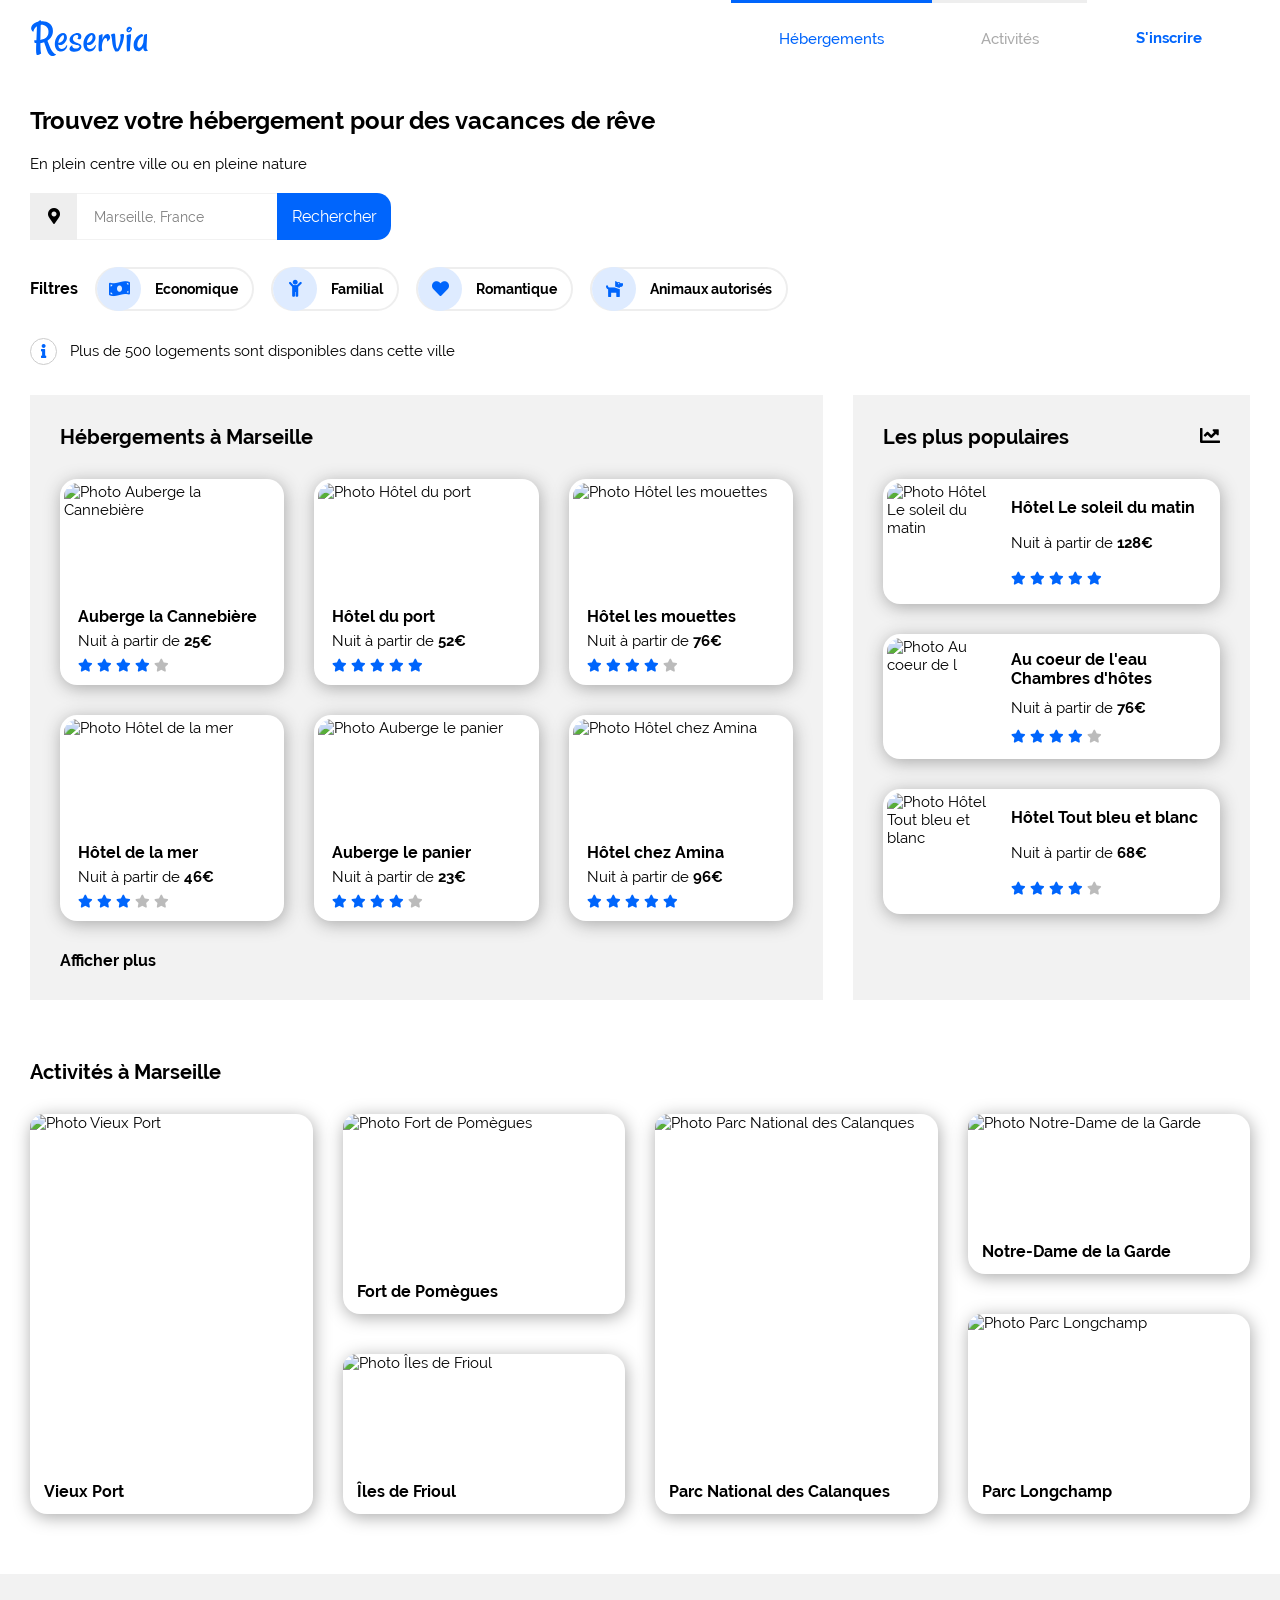
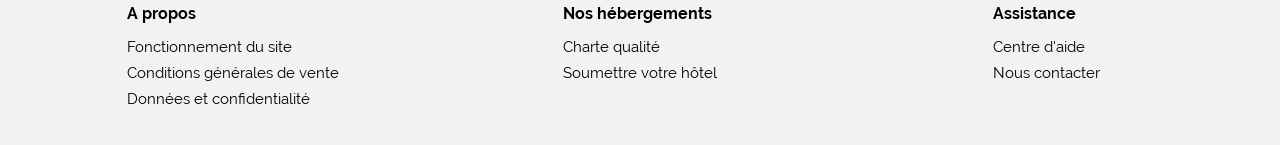
==== commit 5494e8df: "update rc1" ====
--- a/reservia.html
+++ b/reservia.html
@@ -60,17 +60,14 @@
                     <p>Plus de 500 logements sont disponibles dans cette ville</p>
                 </div>
             </header>
-
-            <main class='grid'>
+            
+            <main id='main' class='grid'>
                 <section id='results' class='grid'>
                     <h2>Hébergements à Marseille</h2>
                     <div class='mosaic grid'>
                         <a href='#'>
                         <article class='card grid'>
-                            <!--
                             <img src='images/hebergements/2_large/marcus-loke-WQJvWU_HZFo-unsplash.jpg' alt='Photo Auberge la Cannebière'>
-                            -->
-                            <img src="images/Untitled.png" alt="#">
                             <div class='info'>
                                 <h3>Auberge la Cannebière</h3>
                                 <p>Nuit à partir de <strong>25€</strong></p>
@@ -86,10 +83,7 @@
                         </a>
                         <a href='#'>
                         <article class='card grid'>
-                            <!--
                             <img src='images/hebergements/2_large/fred-kleber-gTbaxaVLvsg-unsplash.jpg' alt='Photo Hôtel du port'>
-                            -->
-                            <img src="images/Untitled.png" alt="#">
                             <div class='info'>
                                 <h3>Hôtel du port</h3>
                                 <p>Nuit à partir de <strong>52€</strong></p>
@@ -105,10 +99,7 @@
                         </a>
                         <a href='#'>
                         <article class='card grid'>
-                            <!--
                             <img src='images/hebergements/2_large/reisetopia-B8WIgxA_PFU-unsplash.jpg' alt='Photo Hôtel les mouettes'>
-                            -->
-                            <img src="images/Untitled.png" alt="#">
                             <div class='info'>
                                 <h3>Hôtel les mouettes</h3>
                                 <p>Nuit à partir de <strong>76€</strong></p>
@@ -124,10 +115,7 @@
                         </a>
                         <a href='#'>
                         <article class='card grid'>
-                            <!--
                             <img src='images/hebergements/2_large/annie-spratt-Eg1qcIitAuA-unsplash.jpg' alt='Photo Hôtel de la mer'>
-                            -->
-                            <img src="images/Untitled.png" alt="#">
                             <div class='info'>
                                 <h3>Hôtel de la mer</h3>
                                 <p>Nuit à partir de <strong>46€</strong></p>
@@ -143,10 +131,7 @@
                         </a>
                         <a href='#'>
                         <article class='card grid'>
-                            <!--
                             <img src='images/hebergements/2_large/nicate-lee-kT-ZyaiwBe0-unsplash.jpg' alt='Photo Auberge le panier'>
-                            -->
-                            <img src="images/Untitled.png" alt="#">
                             <div class='info'>
                                 <h3>Auberge le panier</h3>
                                 <p>Nuit à partir de <strong>23€</strong></p>
@@ -162,10 +147,7 @@
                         </a>
                         <a href='#'>
                         <article class='card grid'>
-                            <!--
                             <img src='images/hebergements/2_large/febrian-zakaria-M6S1WvfW68A-unsplash.jpg' alt='Photo Hôtel chez Amina'>
-                            -->
-                            <img src="images/Untitled.png" alt="#">
                             <div class='info'>
                                 <h3>Hôtel chez Amina</h3>
                                 <p>Nuit à partir de <strong>96€</strong></p>
@@ -180,7 +162,7 @@
                         </article>
                         </a>
                     </div>
-                    <a href='#'><h3>plus</h3></a>
+                    <a href='#'><h3>Afficher plus</h3></a>
                 </section>
                 <section id='popular' class='grid'>
                     <div class='text flex'>
@@ -190,10 +172,7 @@
                     <div class='mosaic grid'>
                         <a href='#'>
                         <article class='card grid'>
-                            <!--
                             <img src='images/hebergements/2_large/emile-guillemot-Bj_rcSC5XfE-unsplash.jpg' alt='Photo Hôtel Le soleil du matin'>
-                            -->
-                            <img src="images/Untitled.png" alt="#">
                             <div class='info'>
                                 <h3>Hôtel Le soleil du matin</h3>
                                 <p>Nuit à partir de <strong>128€</strong></p>
@@ -209,10 +188,7 @@
                         </a>
                         <a href='#'>
                         <article class='card grid'>
-                            <!--
                             <img src='images/hebergements/2_large/aw-creative-VGs8z60yT2c-unsplash.jpg' alt='Photo Au coeur de l'eau Chambres d'hôtes'>
-                            -->
-                            <img src="images/Untitled.png" alt="#">
                             <div class='info'>
                                 <h3>Au coeur de l'eau Chambres d'hôtes</h3>
                                 <p>Nuit à partir de <strong>76€</strong></p>
@@ -228,10 +204,7 @@
                         </a>
                         <a href='#'>
                         <article class='card grid'>
-                            <!--
                             <img src='images/hebergements/2_large/febrian-zakaria-sjvU0THccQA-unsplash.jpg' alt='Photo Hôtel Tout bleu et blanc'>
-                            -->
-                            <img src="images/Untitled.png" alt="#">
                             <div class='info'>
                                 <h3>Hôtel Tout bleu et blanc</h3>
                                 <p>Nuit à partir de <strong>68€</strong></p>
@@ -254,55 +227,37 @@
                 <div class='mosaic grid'>
                     <a href='#'>
                     <article class='card grid'>
-                        <!--
                         <img src='images/activites/2_large/reno-laithienne-QUgJhdY5Fyk-unsplash.jpg' alt='Photo Vieux Port'>
-                        -->
-                        <img src="images/Untitled.png" alt="#">
                         <h3>Vieux Port</h3>
                     </article>
                     </a>
                     <a href='#'>
                     <article class='card grid'>
-                        <!--
                         <img src='images/activites/2_large/paul-hermann-QFTrLdQIRhI-unsplash.jpg' alt='Photo Fort de Pomègues'>
-                        -->
-                        <img src="images/Untitled.png" alt="#">
                         <h3>Fort de Pomègues</h3>
                     </article>
                     </a>
                     <a href='#'>
                     <article class='card grid'>
-                        <!--
                         <img src='images/activites/2_large/kevin-hikari-rV_Qd1l-VXg-unsplash.jpg' alt='Photo Îles de Frioul'>
-                        -->
-                        <img src="images/Untitled.png" alt="#">
                         <h3>Îles de Frioul</h3>
                     </article>
                     </a>
                     <a href='#'>
                     <article class='card grid'>
-                        <!--
                         <img src='images/activites/2_large/kilyan-sockalingum-NR8-cBCN3aI-unsplash.jpg' alt='Photo Parc National des Calanques'>
-                        -->
-                        <img src="images/Untitled.png" alt="#">
                         <h3>Parc National des Calanques</h3>
                     </article>
                     </a>
                     <a href='#'>
                     <article class='card grid'>
-                        <!--
                         <img src='images/activites/2_large/florian-wehde-xW9e8gdotxI-unsplash.jpg' alt='Photo Notre-Dame de la Garde'>
-                        -->
-                        <img src="images/Untitled.png" alt="#">
                         <h3>Notre-Dame de la Garde</h3>
                     </article>
                     </a>
                     <a href='#'>
                     <article class='card grid'>
-                        <!--
                         <img src='images/activites/2_large/lena-paulin-wH2-EJoDcV0-unsplash.jpg' alt='Photo Parc Longchamp'>
-                        -->
-                        <img src="images/Untitled.png" alt="#">
                         <h3>Parc Longchamp</h3>
                     </article>
                     </a>
@@ -333,7 +288,7 @@
                     </ul>
                 </article>
             </footer>
-            
+
         </div>
     </body>
 </html>
--- a/assets/css/main.css
+++ b/assets/css/main.css
@@ -24,17 +24,11 @@
 
 /* global */
 
-body, input { font-family: 'Raleway', Arial, Helvetica, sans-serif; font-size: 100%; }
-
-img { object-fit: cover; width: 100%; height: 100%; }
+body, input, button { font-family: 'Raleway', Arial, Helvetica, sans-serif; font-size: 100%; }
 
 a { text-decoration: none; color: #000000; font-size: 15px; }
 
-h1 { font-size: 24px; }
-
-h2 { font-size: 20px; }
-
-h3 { font-size: 16px; }
+h1 { font-size: 24px; } h2 { font-size: 20px; } h3 { font-size: 16px; }
 
 p { font-size: 15px; }
 
@@ -47,20 +41,18 @@
     grid-template-columns: 1fr;
     gap: 30px;
     padding: 30px;
-    margin: 0 30px;
     align-content: flex-start; }
 
 .card {
     background-color: #ffffff;
     height: 100%;
     padding: 4px;
-    /*
     border-radius: 17px;
     box-shadow: 1px 3px 17px darkgrey;
-    */
     transition: background-color 0.1s ease-in-out, transform 0.1s ease-in-out; }
 
-/*
+img { object-fit: cover; width: 100%; height: 100%; }
+
     #results img, #activities img {
         border-top-left-radius: 14px;
         border-top-right-radius: 14px;
@@ -69,7 +61,7 @@
         border-top-left-radius: 14px;
         border-bottom-left-radius: 14px;
     }
-    */
+
 .mosaic { grid-template-columns: repeat(3, 3fr); gap: 30px; }
 
     .mosaic a:hover > article { background-color: #deebff; transform: translate(4px, 4px); }
@@ -117,10 +109,8 @@
         color: #ffffff;
         border: none;
         height: 100%;
-        /*
         border-top-right-radius: 14px;
         border-bottom-right-radius: 14px;
-        */
     }
         .btnIcon { display: none; font-size: 17px; }
 
@@ -173,7 +163,7 @@
 
 /* ---- main ---- */
 
-main { grid-template-columns: 2.3fr 1fr; row-gap: 30px; }
+main { grid-template-columns: 2fr 1fr; gap: 30px; margin: 0 30px; }
 
 .info {
     display: flex;
@@ -201,7 +191,7 @@
 
 /* ---- activities ---- */
 
-#activities { background-color: transparent; padding: 30px 0; }
+#activities { background-color: transparent; padding: 30px 0; margin: 0 30px; }
 
 #activities .mosaic { grid-template-columns: repeat(4, 4fr); grid-auto-rows: 40px; row-gap: 0; }
 
@@ -232,7 +222,7 @@
 
 /* ---- responsive ---- */
 
-@media screen and (max-width: 1170px) {
+@media screen and (max-width: 1100px) {
     main { grid-template-columns: 1fr; }
     
     #popular { grid-row: 1; }
@@ -257,7 +247,7 @@
 }
 
 @media screen and (max-width: 570px) {
-    nav, #results, #popular { margin: 0; }
+    nav, main { margin: 0; }
     
     /* -- nav -- */
 
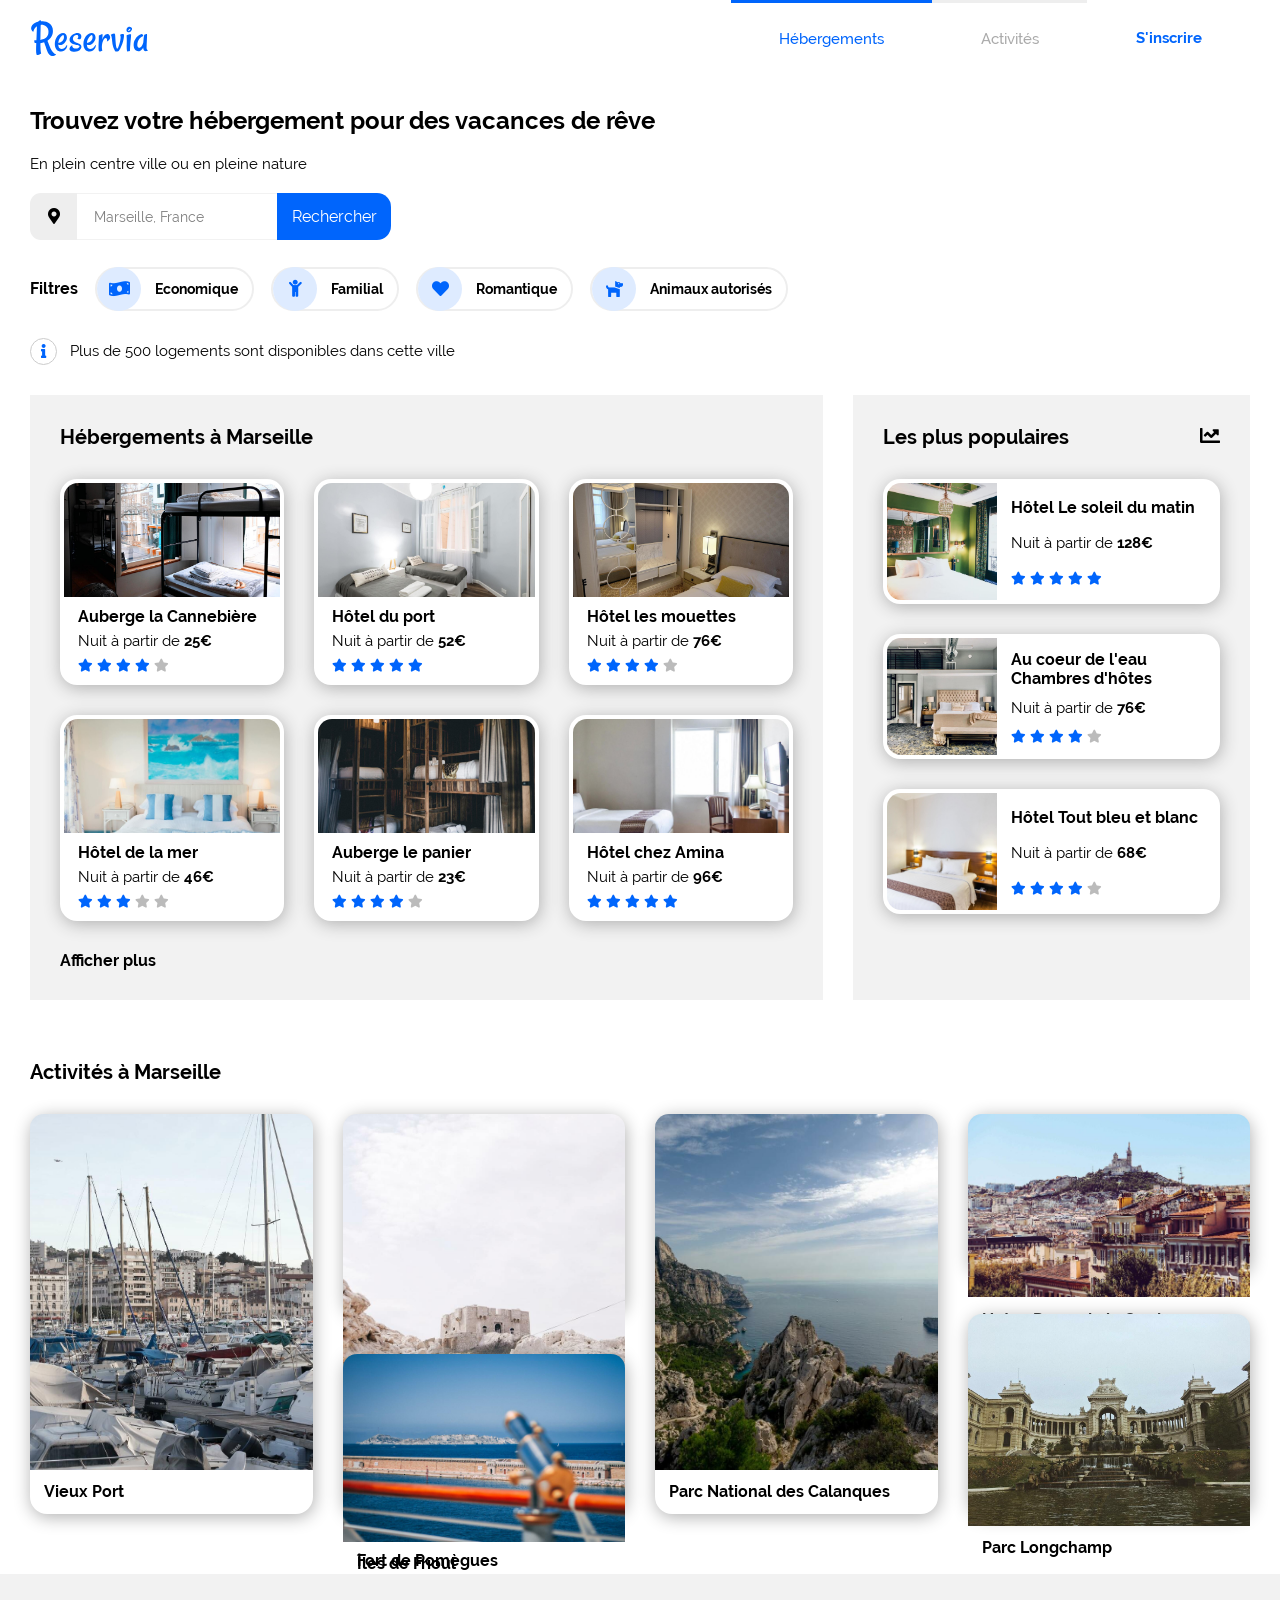
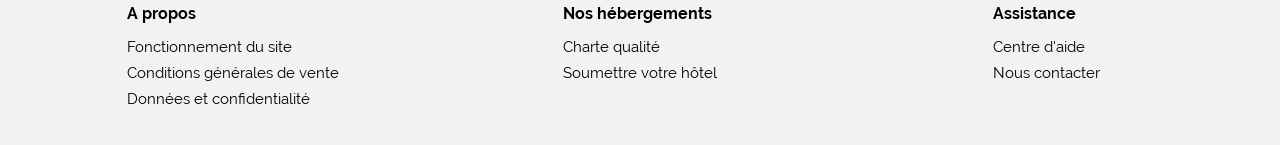
==== commit f53effe8: "update img to medium size" ====
--- a/reservia.html
+++ b/reservia.html
@@ -9,7 +9,7 @@
         <link rel='stylesheet' href='assets/css/main.css' />
         <title>Reservia_ml</title>
     </head>
-
+    
     <body>
         <div id='page' class='grid'>
 
@@ -60,14 +60,14 @@
                     <p>Plus de 500 logements sont disponibles dans cette ville</p>
                 </div>
             </header>
-            
+
             <main id='main' class='grid'>
                 <section id='results' class='grid'>
                     <h2>Hébergements à Marseille</h2>
                     <div class='mosaic grid'>
                         <a href='#'>
                         <article class='card grid'>
-                            <img src='images/hebergements/2_large/marcus-loke-WQJvWU_HZFo-unsplash.jpg' alt='Photo Auberge la Cannebière'>
+                            <img src='images/hebergements/3_medium/marcus-loke-WQJvWU_HZFo-unsplash.jpg' alt='Photo Auberge la Cannebière'>
                             <div class='info'>
                                 <h3>Auberge la Cannebière</h3>
                                 <p>Nuit à partir de <strong>25€</strong></p>
@@ -83,7 +83,7 @@
                         </a>
                         <a href='#'>
                         <article class='card grid'>
-                            <img src='images/hebergements/2_large/fred-kleber-gTbaxaVLvsg-unsplash.jpg' alt='Photo Hôtel du port'>
+                            <img src='images/hebergements/3_medium/fred-kleber-gTbaxaVLvsg-unsplash.jpg' alt='Photo Hôtel du port'>
                             <div class='info'>
                                 <h3>Hôtel du port</h3>
                                 <p>Nuit à partir de <strong>52€</strong></p>
@@ -99,7 +99,7 @@
                         </a>
                         <a href='#'>
                         <article class='card grid'>
-                            <img src='images/hebergements/2_large/reisetopia-B8WIgxA_PFU-unsplash.jpg' alt='Photo Hôtel les mouettes'>
+                            <img src='images/hebergements/3_medium/reisetopia-B8WIgxA_PFU-unsplash.jpg' alt='Photo Hôtel les mouettes'>
                             <div class='info'>
                                 <h3>Hôtel les mouettes</h3>
                                 <p>Nuit à partir de <strong>76€</strong></p>
@@ -115,7 +115,7 @@
                         </a>
                         <a href='#'>
                         <article class='card grid'>
-                            <img src='images/hebergements/2_large/annie-spratt-Eg1qcIitAuA-unsplash.jpg' alt='Photo Hôtel de la mer'>
+                            <img src='images/hebergements/3_medium/annie-spratt-Eg1qcIitAuA-unsplash.jpg' alt='Photo Hôtel de la mer'>
                             <div class='info'>
                                 <h3>Hôtel de la mer</h3>
                                 <p>Nuit à partir de <strong>46€</strong></p>
@@ -131,7 +131,7 @@
                         </a>
                         <a href='#'>
                         <article class='card grid'>
-                            <img src='images/hebergements/2_large/nicate-lee-kT-ZyaiwBe0-unsplash.jpg' alt='Photo Auberge le panier'>
+                            <img src='images/hebergements/3_medium/nicate-lee-kT-ZyaiwBe0-unsplash.jpg' alt='Photo Auberge le panier'>
                             <div class='info'>
                                 <h3>Auberge le panier</h3>
                                 <p>Nuit à partir de <strong>23€</strong></p>
@@ -147,7 +147,7 @@
                         </a>
                         <a href='#'>
                         <article class='card grid'>
-                            <img src='images/hebergements/2_large/febrian-zakaria-M6S1WvfW68A-unsplash.jpg' alt='Photo Hôtel chez Amina'>
+                            <img src='images/hebergements/3_medium/febrian-zakaria-M6S1WvfW68A-unsplash.jpg' alt='Photo Hôtel chez Amina'>
                             <div class='info'>
                                 <h3>Hôtel chez Amina</h3>
                                 <p>Nuit à partir de <strong>96€</strong></p>
@@ -172,7 +172,7 @@
                     <div class='mosaic grid'>
                         <a href='#'>
                         <article class='card grid'>
-                            <img src='images/hebergements/2_large/emile-guillemot-Bj_rcSC5XfE-unsplash.jpg' alt='Photo Hôtel Le soleil du matin'>
+                            <img src='images/hebergements/3_medium/emile-guillemot-Bj_rcSC5XfE-unsplash.jpg' alt='Photo Hôtel Le soleil du matin'>
                             <div class='info'>
                                 <h3>Hôtel Le soleil du matin</h3>
                                 <p>Nuit à partir de <strong>128€</strong></p>
@@ -188,7 +188,7 @@
                         </a>
                         <a href='#'>
                         <article class='card grid'>
-                            <img src='images/hebergements/2_large/aw-creative-VGs8z60yT2c-unsplash.jpg' alt='Photo Au coeur de l'eau Chambres d'hôtes'>
+                            <img src='images/hebergements/3_medium/aw-creative-VGs8z60yT2c-unsplash.jpg' alt='Photo Au coeur de l'eau Chambres d'hôtes'>
                             <div class='info'>
                                 <h3>Au coeur de l'eau Chambres d'hôtes</h3>
                                 <p>Nuit à partir de <strong>76€</strong></p>
@@ -204,7 +204,7 @@
                         </a>
                         <a href='#'>
                         <article class='card grid'>
-                            <img src='images/hebergements/2_large/febrian-zakaria-sjvU0THccQA-unsplash.jpg' alt='Photo Hôtel Tout bleu et blanc'>
+                            <img src='images/hebergements/3_medium/febrian-zakaria-sjvU0THccQA-unsplash.jpg' alt='Photo Hôtel Tout bleu et blanc'>
                             <div class='info'>
                                 <h3>Hôtel Tout bleu et blanc</h3>
                                 <p>Nuit à partir de <strong>68€</strong></p>
@@ -227,37 +227,37 @@
                 <div class='mosaic grid'>
                     <a href='#'>
                     <article class='card grid'>
-                        <img src='images/activites/2_large/reno-laithienne-QUgJhdY5Fyk-unsplash.jpg' alt='Photo Vieux Port'>
+                        <img src='images/activites/3_medium/reno-laithienne-QUgJhdY5Fyk-unsplash.jpg' alt='Photo Vieux Port'>
                         <h3>Vieux Port</h3>
                     </article>
                     </a>
                     <a href='#'>
                     <article class='card grid'>
-                        <img src='images/activites/2_large/paul-hermann-QFTrLdQIRhI-unsplash.jpg' alt='Photo Fort de Pomègues'>
+                        <img src='images/activites/3_medium/paul-hermann-QFTrLdQIRhI-unsplash.jpg' alt='Photo Fort de Pomègues'>
                         <h3>Fort de Pomègues</h3>
                     </article>
                     </a>
                     <a href='#'>
                     <article class='card grid'>
-                        <img src='images/activites/2_large/kevin-hikari-rV_Qd1l-VXg-unsplash.jpg' alt='Photo Îles de Frioul'>
+                        <img src='images/activites/3_medium/kevin-hikari-rV_Qd1l-VXg-unsplash.jpg' alt='Photo Îles de Frioul'>
                         <h3>Îles de Frioul</h3>
                     </article>
                     </a>
                     <a href='#'>
                     <article class='card grid'>
-                        <img src='images/activites/2_large/kilyan-sockalingum-NR8-cBCN3aI-unsplash.jpg' alt='Photo Parc National des Calanques'>
+                        <img src='images/activites/3_medium/kilyan-sockalingum-NR8-cBCN3aI-unsplash.jpg' alt='Photo Parc National des Calanques'>
                         <h3>Parc National des Calanques</h3>
                     </article>
                     </a>
                     <a href='#'>
                     <article class='card grid'>
-                        <img src='images/activites/2_large/florian-wehde-xW9e8gdotxI-unsplash.jpg' alt='Photo Notre-Dame de la Garde'>
+                        <img src='images/activites/3_medium/florian-wehde-xW9e8gdotxI-unsplash.jpg' alt='Photo Notre-Dame de la Garde'>
                         <h3>Notre-Dame de la Garde</h3>
                     </article>
                     </a>
                     <a href='#'>
                     <article class='card grid'>
-                        <img src='images/activites/2_large/lena-paulin-wH2-EJoDcV0-unsplash.jpg' alt='Photo Parc Longchamp'>
+                        <img src='images/activites/3_medium/lena-paulin-wH2-EJoDcV0-unsplash.jpg' alt='Photo Parc Longchamp'>
                         <h3>Parc Longchamp</h3>
                     </article>
                     </a>
@@ -288,7 +288,7 @@
                     </ul>
                 </article>
             </footer>
-
+            
         </div>
     </body>
 </html>
--- a/assets/css/main.css
+++ b/assets/css/main.css
@@ -48,7 +48,7 @@
     height: 100%;
     padding: 4px;
     border-radius: 17px;
-    box-shadow: 1px 3px 17px darkgrey;
+    box-shadow: 1px 3px 17px #b0b0b0;
     transition: background-color 0.1s ease-in-out, transform 0.1s ease-in-out; }
 
 img { object-fit: cover; width: 100%; height: 100%; }
@@ -93,7 +93,10 @@
     #search { grid-template-columns: 47px 200px 114px; height: 47px; }
     
         #search > div {
-            background-color: #eeeeee; }
+            background-color: #eeeeee;
+            border-top-left-radius: 11px;
+            border-bottom-left-radius: 11px;
+        }
 
     input {
         border: solid 1.5px #f2f2f2;
